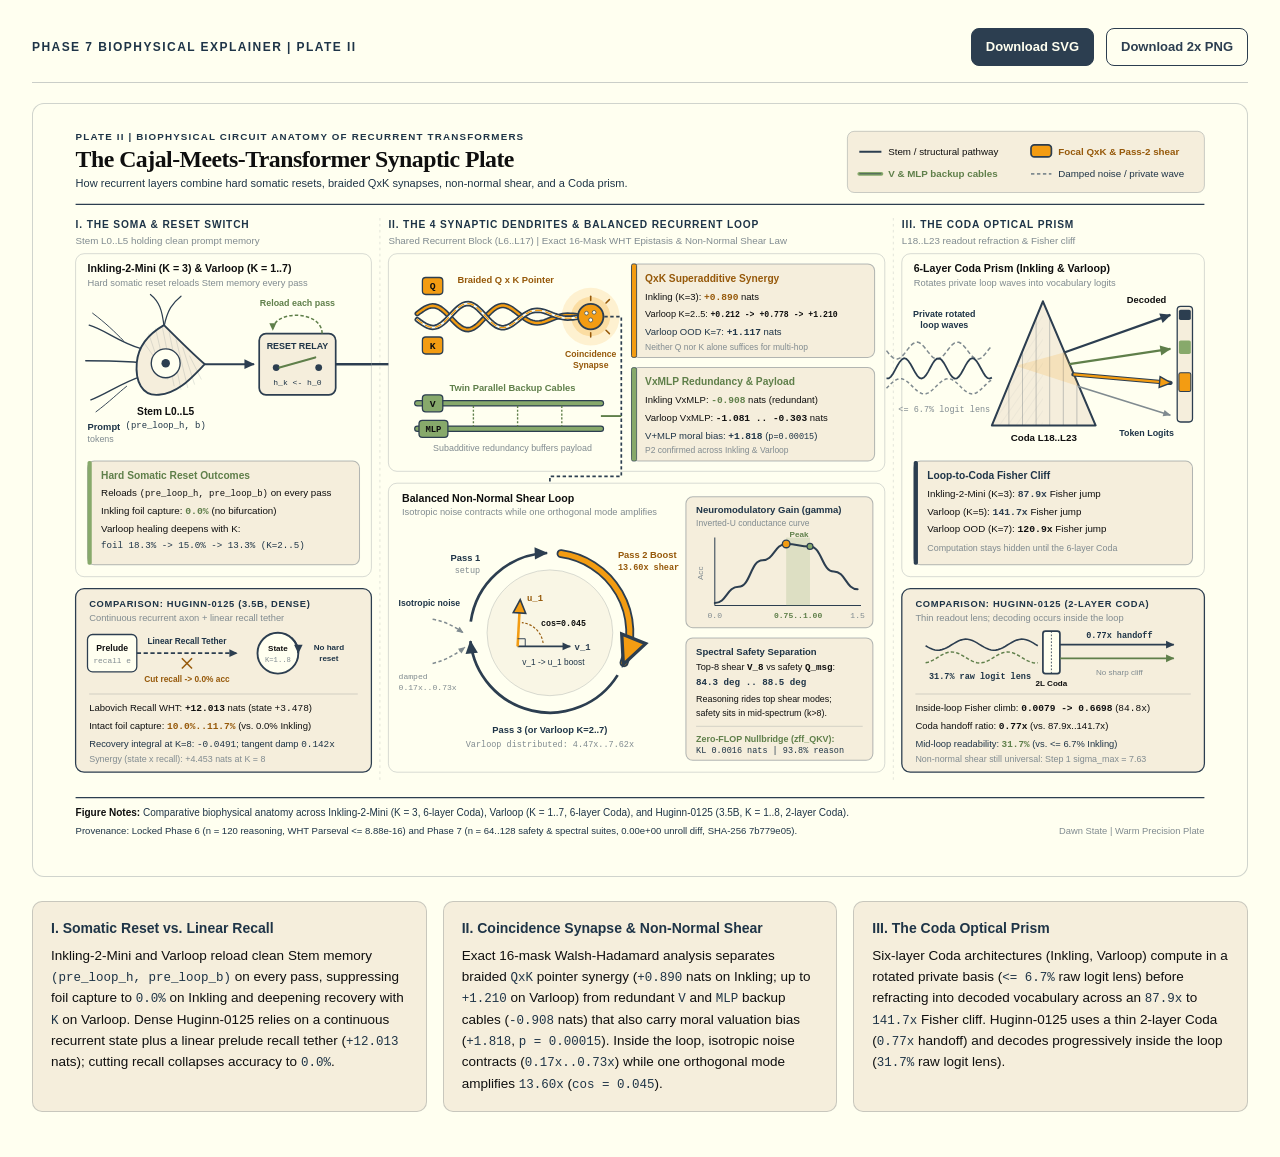
==== figures/phase7_biophysics/explainers/cajal_synaptic_plate.html @ 8b445ecb "Rewrite Part 5 Folio manuscript in Matt West voice and integrate Cajal synaptic plate" ====
<!DOCTYPE html>
<html lang="en">
<head>
  <meta charset="utf-8">
  <meta name="viewport" content="width=device-width, initial-scale=1">
  <title>The Cajal-Meets-Transformer Synaptic Plate</title>
  <style>
    :root {
      --ivory: #FFFFF0;
      --parchment: #F5EEDC;
      --onyx: #0F0F0F;
      --slate-deep: #1E3447;
      --blue-slate: #2C3E50;
      --slate-mist: #808B90;
      --sage: #87A96B;
      --sage-deep: #5F7F4A;
      --orange: #F39C12;
      --copper-deep: #96590A;
    }
    * { box-sizing: border-box; margin: 0; padding: 0; }
    html, body {
      background: var(--ivory);
      color: var(--onyx);
      font-family: Inter, -apple-system, BlinkMacSystemFont, 'Helvetica Neue', Arial, sans-serif;
      line-height: 1.55;
      -webkit-font-smoothing: antialiased;
    }
    .shell {
      max-width: 1464px;
      margin: 0 auto;
      padding: 28px 32px 48px;
    }
    .topbar {
      display: flex;
      flex-wrap: wrap;
      align-items: baseline;
      justify-content: space-between;
      gap: 16px;
      padding-bottom: 16px;
      margin-bottom: 20px;
      border-bottom: 1.5px solid rgba(44, 62, 80, 0.25);
    }
    .kicker {
      font-size: 12px;
      font-weight: 600;
      letter-spacing: 0.12em;
      text-transform: uppercase;
      color: var(--slate-deep);
    }
    .actions {
      display: flex;
      gap: 12px;
      align-items: center;
    }
    .btn {
      display: inline-block;
      padding: 8px 14px;
      border-radius: 8px;
      font-size: 13px;
      font-weight: 600;
      text-decoration: none;
      border: 1.5px solid var(--blue-slate);
      color: var(--blue-slate);
      background: var(--ivory);
      transition: background 150ms ease-out;
    }
    .btn:hover {
      background: var(--parchment);
    }
    .btn-primary {
      background: var(--blue-slate);
      color: var(--ivory);
    }
    .btn-primary:hover {
      background: var(--slate-deep);
    }
    .plate-wrap {
      background: var(--ivory);
      border: 1px solid rgba(44, 62, 80, 0.22);
      border-radius: 12px;
      padding: 12px;
      overflow-x: auto;
    }
    .plate-wrap svg {
      width: 100%;
      min-width: 980px;
      height: auto;
      display: block;
    }
    .notes {
      margin-top: 24px;
      display: grid;
      grid-template-columns: repeat(auto-fit, minmax(300px, 1fr));
      gap: 16px;
    }
    .note-card {
      background: var(--parchment);
      border: 1px solid rgba(44, 62, 80, 0.22);
      border-radius: 10px;
      padding: 16px 18px;
    }
    .note-card h2 {
      font-size: 14px;
      font-weight: 700;
      color: var(--slate-deep);
      margin-bottom: 6px;
    }
    .note-card p {
      font-size: 13.5px;
      color: var(--onyx);
    }
    .note-card code {
      font-family: ui-monospace, SFMono-Regular, Menlo, Consolas, monospace;
      font-size: 12.5px;
      color: var(--slate-deep);
    }
  </style>
</head>
<body>
  <main class="shell">
    <header class="topbar">
      <div>
        <div class="kicker">Phase 7 Biophysical Explainer  |  Plate II</div>
      </div>
      <div class="actions">
        <a class="btn btn-primary" href="cajal_synaptic_plate.svg" download="cajal_synaptic_plate.svg">Download SVG</a>
        <a class="btn" href="cajal_synaptic_plate.png" download="cajal_synaptic_plate.png">Download 2x PNG</a>
      </div>
    </header>

    <section class="plate-wrap" aria-label="The Cajal-Meets-Transformer Synaptic Plate">
      <svg xmlns="http://www.w3.org/2000/svg" viewBox="0 0 1400 880" width="1400" height="880" role="img" aria-labelledby="plate-title plate-desc">
  <title id="plate-title">The Cajal-Meets-Transformer Synaptic Plate</title>
  <desc id="plate-desc">Three-column Dawn State anatomical plate comparing recurrent transformer circuits across Inkling-2-Mini (K=3), Varloop (K=1..7), and Huginn-0125 (3.5B, K=1..8): Column I shows the Stem soma, hard somatic reset relay, and Huginn linear recall tether; Column II shows the braided QxK coincidence-detector synapse, Sage Green V and MLP twin backup cables, balanced non-normal shear loop ring, neuromodulatory gamma inverted-U curve, and orthogonal safety spectral separation; Column III shows private rotated loop waves refracting through the 6-layer Coda optical prism across the Fisher cliff versus Huginn's thin 2-layer Coda.</desc>

  <defs>
    <!-- Crisp arrowheads in Dawn State tokens -->
    <marker id="arrow-slate" viewBox="0 0 10 10" refX="8" refY="5" markerWidth="6.5" markerHeight="6.5" orient="auto-start-reverse">
      <path d="M 1 1.5 L 8.5 5 L 1 8.5 z" fill="#2C3E50"/>
    </marker>
    <marker id="arrow-orange" viewBox="0 0 10 10" refX="8" refY="5" markerWidth="7" markerHeight="7" orient="auto-start-reverse">
      <path d="M 1 1.5 L 8.5 5 L 1 8.5 z" fill="#F39C12" stroke="#2C3E50" stroke-width="0.9"/>
    </marker>
    <marker id="arrow-sage" viewBox="0 0 10 10" refX="8" refY="5" markerWidth="6.5" markerHeight="6.5" orient="auto-start-reverse">
      <path d="M 1 1.5 L 8.5 5 L 1 8.5 z" fill="#5F7F4A"/>
    </marker>
    <marker id="arrow-mist" viewBox="0 0 10 10" refX="8" refY="5" markerWidth="6" markerHeight="6" orient="auto-start-reverse">
      <path d="M 1 1.8 L 8.5 5 L 1 8.2 z" fill="#808B90"/>
    </marker>

    <!-- Subtle Cajal botanical stipple pattern for prism & soma accents -->
    <pattern id="cajal-hatch" width="8" height="8" patternUnits="userSpaceOnUse" patternTransform="rotate(35)">
      <line x1="0" y1="0" x2="0" y2="8" stroke="#2C3E50" stroke-width="0.7" stroke-opacity="0.14"/>
    </pattern>
  </defs>

  <!-- Flat Ivory Canvas Edge-to-Edge -->
  <rect x="0" y="0" width="1400" height="880" fill="#FFFFF0"/>

  <!-- =================================================================== -->
  <!-- TOP EDITORIAL HEADER BAND (y = 0..104)                              -->
  <!-- =================================================================== -->
  <g id="header">
    <text x="36" y="28" fill="#1E3447" font-family="Inter, -apple-system, BlinkMacSystemFont, 'Helvetica Neue', Arial, sans-serif" font-size="11.5" font-weight="600" letter-spacing="1.4">PLATE II  |  BIOPHYSICAL CIRCUIT ANATOMY OF RECURRENT TRANSFORMERS</text>
    <text x="36" y="60" fill="#0F0F0F" font-family="Newsreader, Georgia, 'Times New Roman', serif" font-size="28" font-weight="600" letter-spacing="-0.6">The Cajal-Meets-Transformer Synaptic Plate</text>
    <text x="36" y="84" fill="#1E3447" font-family="Inter, -apple-system, BlinkMacSystemFont, 'Helvetica Neue', Arial, sans-serif" font-size="13" font-weight="400">How recurrent layers combine hard somatic resets, braided QxK synapses, non-normal shear, and a Coda prism.</text>

    <!-- Compact 2x2 Legend (right-aligned, x=944..1364) -->
    <g id="legend" transform="translate(944, 18)">
      <rect x="0" y="0" width="420" height="72" rx="8" fill="#F5EEDC" stroke="#2C3E50" stroke-width="1" stroke-opacity="0.28"/>
      <!-- Row 1 -->
      <line x1="14" y1="24" x2="40" y2="24" stroke="#2C3E50" stroke-width="2.5"/>
      <text x="48" y="28" fill="#0F0F0F" font-family="Inter, -apple-system, BlinkMacSystemFont, 'Helvetica Neue', Arial, sans-serif" font-size="11.5" font-weight="500">Stem / structural pathway</text>

      <rect x="216" y="16" width="24" height="14" rx="4" fill="#F39C12" stroke="#2C3E50" stroke-width="2"/>
      <text x="248" y="28" fill="#96590A" font-family="Inter, -apple-system, BlinkMacSystemFont, 'Helvetica Neue', Arial, sans-serif" font-size="11.5" font-weight="600">Focal QxK &amp; Pass-2 shear</text>

      <!-- Row 2 -->
      <line x1="14" y1="50" x2="40" y2="50" stroke="#87A96B" stroke-width="4.5" stroke-linecap="round"/>
      <line x1="14" y1="50" x2="40" y2="50" stroke="#2C3E50" stroke-width="0.9"/>
      <text x="48" y="54" fill="#5F7F4A" font-family="Inter, -apple-system, BlinkMacSystemFont, 'Helvetica Neue', Arial, sans-serif" font-size="11.5" font-weight="600">V &amp; MLP backup cables</text>

      <line x1="216" y1="50" x2="240" y2="50" stroke="#808B90" stroke-width="2" stroke-dasharray="4 3"/>
      <text x="248" y="54" fill="#1E3447" font-family="Inter, -apple-system, BlinkMacSystemFont, 'Helvetica Neue', Arial, sans-serif" font-size="11.5" font-weight="400">Damped noise / private wave</text>
    </g>

    <line x1="36" y1="104" x2="1364" y2="104" stroke="#2C3E50" stroke-width="1.5"/>
  </g>

  <!-- Subtle Column Dividers (vertical guides between columns) -->
  <line x1="394" y1="120" x2="394" y2="782" stroke="#2C3E50" stroke-width="1" stroke-opacity="0.16" stroke-dasharray="3 4"/>
  <line x1="998" y1="120" x2="998" y2="782" stroke="#2C3E50" stroke-width="1" stroke-opacity="0.16" stroke-dasharray="3 4"/>

  <!-- =================================================================== -->
  <!-- COLUMN I: THE SOMA & RESET SWITCH (x = 36..384)                     -->
  <!-- =================================================================== -->
  <g id="panel-soma">
    <text x="36" y="132" fill="#1E3447" font-family="Inter, -apple-system, BlinkMacSystemFont, 'Helvetica Neue', Arial, sans-serif" font-size="12" font-weight="700" letter-spacing="1.0">I. THE SOMA &amp; RESET SWITCH</text>
    <text x="36" y="150" fill="#808B90" font-family="Inter, -apple-system, BlinkMacSystemFont, 'Helvetica Neue', Arial, sans-serif" font-size="11.5" font-weight="500">Stem L0..L5 holding clean prompt memory</text>

    <!-- Upper Panel Architectural Frame (quiet hairline) -->
    <rect x="36" y="162" width="348" height="380" rx="10" fill="#FFFFF0" stroke="#2C3E50" stroke-width="1" stroke-opacity="0.22"/>

    <!-- Top Path Label -->
    <text x="50" y="184" fill="#0F0F0F" font-family="Inter, -apple-system, BlinkMacSystemFont, 'Helvetica Neue', Arial, sans-serif" font-size="12.5" font-weight="600">Inkling-2-Mini (K = 3) &amp; Varloop (K = 1..7)</text>
    <text x="50" y="200" fill="#808B90" font-family="Inter, -apple-system, BlinkMacSystemFont, 'Helvetica Neue', Arial, sans-serif" font-size="11">Hard somatic reset reloads Stem memory every pass</text>

    <!-- Cajal Pyramidal Soma & Basal/Apical Dendrites -->
    <g id="cajal-soma">
      <!-- Fine Cajal input dendrites branching from left -->
      <path d="M 52 246 C 72 252, 86 266, 114 274" fill="none" stroke="#2C3E50" stroke-width="1.6" stroke-linecap="round"/>
      <path d="M 56 232 C 72 244, 82 254, 92 264" fill="none" stroke="#2C3E50" stroke-width="1.1" stroke-linecap="round"/>
      <path d="M 48 288 C 70 288, 88 288, 110 290" fill="none" stroke="#2C3E50" stroke-width="1.8" stroke-linecap="round"/>
      <path d="M 54 334 C 74 326, 90 314, 114 306" fill="none" stroke="#2C3E50" stroke-width="1.6" stroke-linecap="round"/>
      <path d="M 60 348 C 76 336, 86 326, 96 318" fill="none" stroke="#2C3E50" stroke-width="1.1" stroke-linecap="round"/>
      <!-- Apical dendrite tuft rising upward -->
      <path d="M 140 248 C 138 228, 134 218, 124 210" fill="none" stroke="#2C3E50" stroke-width="1.4" stroke-linecap="round"/>
      <path d="M 140 248 C 144 228, 150 220, 160 212" fill="none" stroke="#2C3E50" stroke-width="1.4" stroke-linecap="round"/>

      <!-- Pyramidal Soma Cell Body (Cajal pen-and-ink silhouette) -->
      <path d="M 140 246 C 156 262, 174 280, 188 292 C 174 306, 158 326, 134 328 C 114 330, 106 312, 108 290 C 110 268, 126 254, 140 246 Z" fill="#F5EEDC" stroke="#2C3E50" stroke-width="2.2" stroke-linejoin="round"/>
      <!-- Subtle engraving hatching inside soma -->
            <line x1="116.0" y1="266.0" x2="130.0" y2="286.0" stroke="#2C3E50" stroke-width="0.7" stroke-opacity="0.22"/>
      <line x1="122.0" y1="256.0" x2="136.0" y2="298.0" stroke="#2C3E50" stroke-width="0.7" stroke-opacity="0.22"/>
      <line x1="130.0" y1="250.0" x2="144.0" y2="310.0" stroke="#2C3E50" stroke-width="0.7" stroke-opacity="0.22"/>
      <line x1="138.0" y1="248.0" x2="152.0" y2="318.0" stroke="#2C3E50" stroke-width="0.7" stroke-opacity="0.22"/>
      <line x1="146.0" y1="254.0" x2="160.0" y2="322.0" stroke="#2C3E50" stroke-width="0.7" stroke-opacity="0.22"/>
      <line x1="154.0" y1="262.0" x2="168.0" y2="320.0" stroke="#2C3E50" stroke-width="0.7" stroke-opacity="0.22"/>
      <line x1="162.0" y1="272.0" x2="176.0" y2="316.0" stroke="#2C3E50" stroke-width="0.7" stroke-opacity="0.22"/>
      <line x1="170.0" y1="282.0" x2="184.0" y2="310.0" stroke="#2C3E50" stroke-width="0.7" stroke-opacity="0.22"/>
      <!-- Nucleus (clean prompt state anchor) -->
      <circle cx="142" cy="291" r="17" fill="#FFFFF0" stroke="#2C3E50" stroke-width="1.6"/>
      <circle cx="142" cy="291" r="5" fill="#2C3E50"/>

      <!-- Soma labels -->
      <text x="50" y="370" fill="#1E3447" font-family="Inter, -apple-system, BlinkMacSystemFont, 'Helvetica Neue', Arial, sans-serif" font-size="11" font-weight="600">Prompt</text>
      <text x="50" y="384" fill="#808B90" font-family="Inter, -apple-system, BlinkMacSystemFont, 'Helvetica Neue', Arial, sans-serif" font-size="10.5">tokens</text>
      <text x="142" y="352" text-anchor="middle" fill="#0F0F0F" font-family="Inter, -apple-system, BlinkMacSystemFont, 'Helvetica Neue', Arial, sans-serif" font-size="12" font-weight="600">Stem L0..L5</text>
      <text x="142" y="367" text-anchor="middle" fill="#1E3447" font-family="ui-monospace, SFMono-Regular, Menlo, Consolas, monospace" font-size="10.5">(pre_loop_h, b)</text>
    </g>

    <!-- Axon hillock to Hard Somatic Reset Relay -->
    <path d="M 188 292 L 246 292" fill="none" stroke="#2C3E50" stroke-width="2.5" marker-end="url(#arrow-slate)"/>

    <!-- Hard Somatic Reset Relay Switch (x=252..342, y=256..328) -->
    <g id="reset-relay">
      <rect x="252" y="256" width="90" height="72" rx="8" fill="#F5EEDC" stroke="#2C3E50" stroke-width="2"/>
      <text x="297" y="274" text-anchor="middle" fill="#1E3447" font-family="Inter, -apple-system, BlinkMacSystemFont, 'Helvetica Neue', Arial, sans-serif" font-size="10.5" font-weight="700">RESET RELAY</text>
      <!-- Switch schematic inside box -->
      <circle cx="272" cy="296" r="4" fill="#2C3E50"/>
      <circle cx="322" cy="296" r="4" fill="#2C3E50"/>
      <line x1="276" y1="296" x2="318" y2="284" stroke="#5F7F4A" stroke-width="2.4" stroke-linecap="round"/>
      <!-- Reset pulse arrow arcing over the top of the switch -->
      <path d="M 326 256 C 326 228, 268 228, 268 252" fill="none" stroke="#5F7F4A" stroke-width="1.8" stroke-dasharray="4 2.5" marker-end="url(#arrow-sage)"/>
      <text x="297" y="224" text-anchor="middle" fill="#5F7F4A" font-family="Inter, -apple-system, BlinkMacSystemFont, 'Helvetica Neue', Arial, sans-serif" font-size="10.5" font-weight="600">Reload each pass</text>
      <text x="297" y="317" text-anchor="middle" fill="#1E3447" font-family="ui-monospace, SFMono-Regular, Menlo, Consolas, monospace" font-size="9.5">h_k &lt;- h_0</text>
    </g>

    <!-- Outgoing Axon from Reset Relay into Column II -->
    <path d="M 342 292 L 384 292" fill="none" stroke="#2C3E50" stroke-width="2.8"/>

    <!-- Empirical Callout Well inside Upper Panel -->
    <rect x="50" y="406" width="320" height="122" rx="8" fill="#F5EEDC" stroke="#2C3E50" stroke-width="1.2" stroke-opacity="0.35"/>
    <rect x="50" y="406" width="5" height="122" rx="2" fill="#87A96B"/>
    <text x="66" y="427" fill="#5F7F4A" font-family="Inter, -apple-system, BlinkMacSystemFont, 'Helvetica Neue', Arial, sans-serif" font-size="12" font-weight="700">Hard Somatic Reset Outcomes</text>
    <text x="66" y="447" fill="#0F0F0F" font-family="Inter, -apple-system, BlinkMacSystemFont, 'Helvetica Neue', Arial, sans-serif" font-size="11.5">Reloads <tspan font-family="ui-monospace, SFMono-Regular, Menlo, Consolas, monospace" font-size="10.5">(pre_loop_h, pre_loop_b)</tspan> on every pass</text>
    <text x="66" y="468" fill="#0F0F0F" font-family="Inter, -apple-system, BlinkMacSystemFont, 'Helvetica Neue', Arial, sans-serif" font-size="11.5">Inkling foil capture: <tspan font-family="ui-monospace, SFMono-Regular, Menlo, Consolas, monospace" font-weight="700" fill="#5F7F4A">0.0%</tspan> (no bifurcation)</text>
    <text x="66" y="489" fill="#0F0F0F" font-family="Inter, -apple-system, BlinkMacSystemFont, 'Helvetica Neue', Arial, sans-serif" font-size="11.5">Varloop healing deepens with K:</text>
    <text x="66" y="508" fill="#1E3447" font-family="ui-monospace, SFMono-Regular, Menlo, Consolas, monospace" font-size="10.8">foil 18.3% -&gt; 15.0% -&gt; 13.3% (K=2..5)</text>

    <!-- Bottom Comparison Inset: Huginn-0125 Continuous Axon & Recall Tether (y = 556..772) -->
    <g id="huginn-soma-inset">
      <rect x="36" y="556" width="348" height="216" rx="10" fill="#F5EEDC" stroke="#2C3E50" stroke-width="1.5"/>
      <text x="52" y="578" fill="#1E3447" font-family="Inter, -apple-system, BlinkMacSystemFont, 'Helvetica Neue', Arial, sans-serif" font-size="11" font-weight="700" letter-spacing="0.8">COMPARISON: HUGINN-0125 (3.5B, DENSE)</text>
      <text x="52" y="594" fill="#808B90" font-family="Inter, -apple-system, BlinkMacSystemFont, 'Helvetica Neue', Arial, sans-serif" font-size="11">Continuous recurrent axon + linear recall tether</text>

      <!-- Mini schematic of Prelude + Tether + Continuous Recurrent Loop -->
      <rect x="50" y="610" width="58" height="44" rx="6" fill="#FFFFF0" stroke="#2C3E50" stroke-width="1.5"/>
      <text x="79" y="629" text-anchor="middle" fill="#0F0F0F" font-family="Inter, -apple-system, BlinkMacSystemFont, 'Helvetica Neue', Arial, sans-serif" font-size="10.2" font-weight="600">Prelude</text>
      <text x="79" y="644" text-anchor="middle" fill="#808B90" font-family="ui-monospace, SFMono-Regular, Menlo, Consolas, monospace" font-size="9.2">recall e</text>

      <!-- Linear Recall Tether with cut mark -->
      <line x1="108" y1="632" x2="226" y2="632" stroke="#2C3E50" stroke-width="2" stroke-dasharray="5 3" marker-end="url(#arrow-slate)"/>
      <text x="167" y="621" text-anchor="middle" fill="#1E3447" font-family="Inter, -apple-system, BlinkMacSystemFont, 'Helvetica Neue', Arial, sans-serif" font-size="9.8" font-weight="600">Linear Recall Tether</text>
      <!-- Cut indicator -->
      <line x1="161" y1="638" x2="173" y2="650" stroke="#96590A" stroke-width="1.8"/>
      <line x1="173" y1="638" x2="161" y2="650" stroke="#96590A" stroke-width="1.8"/>
      <text x="167" y="666" text-anchor="middle" fill="#96590A" font-family="Inter, -apple-system, BlinkMacSystemFont, 'Helvetica Neue', Arial, sans-serif" font-size="9.8" font-weight="600">Cut recall -&gt; 0.0% acc</text>

      <!-- Continuous Recurrent Loop Ring (mini) -->
      <circle cx="274" cy="632" r="24" fill="#FFFFF0" stroke="#2C3E50" stroke-width="2.2"/>
      <path d="M 290 614 A 24 24 0 0 1 298 632" fill="none" stroke="#2C3E50" stroke-width="2.2" marker-end="url(#arrow-slate)"/>
      <text x="274" y="629" text-anchor="middle" fill="#0F0F0F" font-family="Inter, -apple-system, BlinkMacSystemFont, 'Helvetica Neue', Arial, sans-serif" font-size="9.5" font-weight="600">State</text>
      <text x="274" y="642" text-anchor="middle" fill="#808B90" font-family="ui-monospace, SFMono-Regular, Menlo, Consolas, monospace" font-size="8.5">K=1..8</text>
      <text x="334" y="628" text-anchor="middle" fill="#1E3447" font-family="Inter, -apple-system, BlinkMacSystemFont, 'Helvetica Neue', Arial, sans-serif" font-size="9.5" font-weight="600">No hard</text>
      <text x="334" y="641" text-anchor="middle" fill="#1E3447" font-family="Inter, -apple-system, BlinkMacSystemFont, 'Helvetica Neue', Arial, sans-serif" font-size="9.5" font-weight="600">reset</text>

      <!-- Divider -->
      <line x1="52" y1="680" x2="368" y2="680" stroke="#2C3E50" stroke-width="1" stroke-opacity="0.22"/>

      <!-- Quantitative proof lines -->
      <text x="52" y="700" fill="#0F0F0F" font-family="Inter, -apple-system, BlinkMacSystemFont, 'Helvetica Neue', Arial, sans-serif" font-size="11.2">Labovich Recall WHT: <tspan font-family="ui-monospace, SFMono-Regular, Menlo, Consolas, monospace" font-weight="600">+12.013</tspan> nats (state <tspan font-family="ui-monospace, SFMono-Regular, Menlo, Consolas, monospace">+3.478</tspan>)</text>
      <text x="52" y="721" fill="#0F0F0F" font-family="Inter, -apple-system, BlinkMacSystemFont, 'Helvetica Neue', Arial, sans-serif" font-size="11.2">Intact foil capture: <tspan font-family="ui-monospace, SFMono-Regular, Menlo, Consolas, monospace" font-weight="700" fill="#96590A">10.0%..11.7%</tspan> (vs. 0.0% Inkling)</text>
      <text x="52" y="742" fill="#1E3447" font-family="Inter, -apple-system, BlinkMacSystemFont, 'Helvetica Neue', Arial, sans-serif" font-size="11">Recovery integral at K=8: <tspan font-family="ui-monospace, SFMono-Regular, Menlo, Consolas, monospace">-0.0491</tspan>; tangent damp <tspan font-family="ui-monospace, SFMono-Regular, Menlo, Consolas, monospace">0.142x</tspan></text>
      <text x="52" y="760" fill="#808B90" font-family="Inter, -apple-system, BlinkMacSystemFont, 'Helvetica Neue', Arial, sans-serif" font-size="10.5">Synergy (state x recall): +4.453 nats at K = 8</text>
    </g>
  </g>

  <!-- =================================================================== -->
  <!-- COLUMN II: THE 4 SYNAPTIC DENDRITES & RECURRENT LOOP (x = 404..988) -->
  <!-- =================================================================== -->
  <g id="panel-loop">
    <text x="404" y="132" fill="#1E3447" font-family="Inter, -apple-system, BlinkMacSystemFont, 'Helvetica Neue', Arial, sans-serif" font-size="12" font-weight="700" letter-spacing="1.0">II. THE 4 SYNAPTIC DENDRITES &amp; BALANCED RECURRENT LOOP</text>
    <text x="404" y="150" fill="#808B90" font-family="Inter, -apple-system, BlinkMacSystemFont, 'Helvetica Neue', Arial, sans-serif" font-size="11.5" font-weight="500">Shared Recurrent Block (L6..L17)  |  Exact 16-Mask WHT Epistasis &amp; Non-Normal Shear Law</text>

    <!-- Incoming Bridge from Column I into the 4 Dendrites -->
    <path d="M 384 292 L 418 292" fill="none" stroke="#2C3E50" stroke-width="2.8"/>
    <circle cx="418" cy="292" r="4.5" fill="#2C3E50"/>
    <!-- Fork up to Q/K and down to V/MLP -->
    <path d="M 418 292 C 424 292, 424 236, 438 236" fill="none" stroke="#2C3E50" stroke-width="2.2"/>
    <path d="M 418 292 C 424 292, 424 352, 438 352" fill="none" stroke="#2C3E50" stroke-width="2.2"/>

    <!-- UPPER ZONE: 4 SYNAPTIC DENDRITES (y = 162..418) -->
    <rect x="404" y="162" width="584" height="256" rx="10" fill="#FFFFF0" stroke="#2C3E50" stroke-width="1" stroke-opacity="0.22"/>

    <!-- A. Focal QxK Braided Coincidence-Detector Synapse -->
    <g id="qxk-synapse">
      <!-- Subtle flat halo rings (no gradient/shadow) around focal synapse -->
      <circle cx="642" cy="236" r="34" fill="#F39C12" fill-opacity="0.14"/>
      <circle cx="642" cy="236" r="23" fill="#F39C12" fill-opacity="0.24"/>

      <!-- Braided Q and K strands (Blue Slate outline + Golden Orange inner glow) -->
      <path d="M 438.0 232.5 L 441.0 230.2 L 444.0 228.1 L 447.0 226.2 L 450.0 224.7 L 453.0 223.7 L 456.0 223.3 L 459.0 223.6 L 462.0 224.5 L 465.0 226.1 L 468.0 228.3 L 471.0 230.9 L 474.0 234.0 L 477.0 237.2 L 480.0 240.4 L 483.0 243.5 L 486.0 246.2 L 489.0 248.5 L 492.0 250.2 L 495.0 251.1 L 498.0 251.3 L 501.0 250.8 L 504.0 249.5 L 507.0 247.5 L 510.0 245.0 L 513.0 242.0 L 516.0 238.8 L 519.0 235.5 L 522.0 232.4 L 525.0 229.5 L 528.0 227.0 L 531.0 225.0 L 534.0 223.7 L 537.0 223.0 L 540.0 223.0 L 543.0 223.7 L 546.0 224.9 L 549.0 226.6 L 552.0 228.7 L 555.0 231.0 L 558.0 233.4 L 561.0 235.8 L 564.0 238.0 L 567.0 239.9 L 570.0 241.5 L 573.0 242.6 L 576.0 243.2 L 579.0 243.5 L 582.0 243.3 L 585.0 242.7 L 588.0 241.9 L 591.0 240.8 L 594.0 239.6 L 597.0 238.4 L 600.0 237.3 L 603.0 236.3 L 606.0 235.4 L 609.0 234.8 L 612.0 234.4 L 615.0 234.2 L 618.0 234.3 L 621.0 234.5 L 624.0 234.8 L 627.0 235.2 L 630.0 236.0" fill="none" stroke="#2C3E50" stroke-width="6.5" stroke-linecap="round"/>
      <path d="M 438.0 232.5 L 441.0 230.2 L 444.0 228.1 L 447.0 226.2 L 450.0 224.7 L 453.0 223.7 L 456.0 223.3 L 459.0 223.6 L 462.0 224.5 L 465.0 226.1 L 468.0 228.3 L 471.0 230.9 L 474.0 234.0 L 477.0 237.2 L 480.0 240.4 L 483.0 243.5 L 486.0 246.2 L 489.0 248.5 L 492.0 250.2 L 495.0 251.1 L 498.0 251.3 L 501.0 250.8 L 504.0 249.5 L 507.0 247.5 L 510.0 245.0 L 513.0 242.0 L 516.0 238.8 L 519.0 235.5 L 522.0 232.4 L 525.0 229.5 L 528.0 227.0 L 531.0 225.0 L 534.0 223.7 L 537.0 223.0 L 540.0 223.0 L 543.0 223.7 L 546.0 224.9 L 549.0 226.6 L 552.0 228.7 L 555.0 231.0 L 558.0 233.4 L 561.0 235.8 L 564.0 238.0 L 567.0 239.9 L 570.0 241.5 L 573.0 242.6 L 576.0 243.2 L 579.0 243.5 L 582.0 243.3 L 585.0 242.7 L 588.0 241.9 L 591.0 240.8 L 594.0 239.6 L 597.0 238.4 L 600.0 237.3 L 603.0 236.3 L 606.0 235.4 L 609.0 234.8 L 612.0 234.4 L 615.0 234.2 L 618.0 234.3 L 621.0 234.5 L 624.0 234.8 L 627.0 235.2 L 630.0 236.0" fill="none" stroke="#F39C12" stroke-width="2.8" stroke-linecap="round"/>

      <path d="M 438.0 239.5 L 441.0 241.8 L 444.0 243.9 L 447.0 245.8 L 450.0 247.3 L 453.0 248.3 L 456.0 248.7 L 459.0 248.4 L 462.0 247.5 L 465.0 245.9 L 468.0 243.7 L 471.0 241.1 L 474.0 238.0 L 477.0 234.8 L 480.0 231.6 L 483.0 228.5 L 486.0 225.8 L 489.0 223.5 L 492.0 221.8 L 495.0 220.9 L 498.0 220.7 L 501.0 221.2 L 504.0 222.5 L 507.0 224.5 L 510.0 227.0 L 513.0 230.0 L 516.0 233.2 L 519.0 236.5 L 522.0 239.6 L 525.0 242.5 L 528.0 245.0 L 531.0 247.0 L 534.0 248.3 L 537.0 249.0 L 540.0 249.0 L 543.0 248.3 L 546.0 247.1 L 549.0 245.4 L 552.0 243.3 L 555.0 241.0 L 558.0 238.6 L 561.0 236.2 L 564.0 234.0 L 567.0 232.1 L 570.0 230.5 L 573.0 229.4 L 576.0 228.8 L 579.0 228.5 L 582.0 228.7 L 585.0 229.3 L 588.0 230.1 L 591.0 231.2 L 594.0 232.4 L 597.0 233.6 L 600.0 234.7 L 603.0 235.7 L 606.0 236.6 L 609.0 237.2 L 612.0 237.6 L 615.0 237.8 L 618.0 237.7 L 621.0 237.5 L 624.0 237.2 L 627.0 236.8 L 630.0 236.0" fill="none" stroke="#2C3E50" stroke-width="6.5" stroke-linecap="round"/>
      <path d="M 438.0 239.5 L 441.0 241.8 L 444.0 243.9 L 447.0 245.8 L 450.0 247.3 L 453.0 248.3 L 456.0 248.7 L 459.0 248.4 L 462.0 247.5 L 465.0 245.9 L 468.0 243.7 L 471.0 241.1 L 474.0 238.0 L 477.0 234.8 L 480.0 231.6 L 483.0 228.5 L 486.0 225.8 L 489.0 223.5 L 492.0 221.8 L 495.0 220.9 L 498.0 220.7 L 501.0 221.2 L 504.0 222.5 L 507.0 224.5 L 510.0 227.0 L 513.0 230.0 L 516.0 233.2 L 519.0 236.5 L 522.0 239.6 L 525.0 242.5 L 528.0 245.0 L 531.0 247.0 L 534.0 248.3 L 537.0 249.0 L 540.0 249.0 L 543.0 248.3 L 546.0 247.1 L 549.0 245.4 L 552.0 243.3 L 555.0 241.0 L 558.0 238.6 L 561.0 236.2 L 564.0 234.0 L 567.0 232.1 L 570.0 230.5 L 573.0 229.4 L 576.0 228.8 L 579.0 228.5 L 582.0 228.7 L 585.0 229.3 L 588.0 230.1 L 591.0 231.2 L 594.0 232.4 L 597.0 233.6 L 600.0 234.7 L 603.0 235.7 L 606.0 236.6 L 609.0 237.2 L 612.0 237.6 L 615.0 237.8 L 618.0 237.7 L 621.0 237.5 L 624.0 237.2 L 627.0 236.8 L 630.0 236.0" fill="none" stroke="#FFFFF0" stroke-width="2.4" stroke-linecap="round"/>
      <path d="M 438.0 239.5 L 441.0 241.8 L 444.0 243.9 L 447.0 245.8 L 450.0 247.3 L 453.0 248.3 L 456.0 248.7 L 459.0 248.4 L 462.0 247.5 L 465.0 245.9 L 468.0 243.7 L 471.0 241.1 L 474.0 238.0 L 477.0 234.8 L 480.0 231.6 L 483.0 228.5 L 486.0 225.8 L 489.0 223.5 L 492.0 221.8 L 495.0 220.9 L 498.0 220.7 L 501.0 221.2 L 504.0 222.5 L 507.0 224.5 L 510.0 227.0 L 513.0 230.0 L 516.0 233.2 L 519.0 236.5 L 522.0 239.6 L 525.0 242.5 L 528.0 245.0 L 531.0 247.0 L 534.0 248.3 L 537.0 249.0 L 540.0 249.0 L 543.0 248.3 L 546.0 247.1 L 549.0 245.4 L 552.0 243.3 L 555.0 241.0 L 558.0 238.6 L 561.0 236.2 L 564.0 234.0 L 567.0 232.1 L 570.0 230.5 L 573.0 229.4 L 576.0 228.8 L 579.0 228.5 L 582.0 228.7 L 585.0 229.3 L 588.0 230.1 L 591.0 231.2 L 594.0 232.4 L 597.0 233.6 L 600.0 234.7 L 603.0 235.7 L 606.0 236.6 L 609.0 237.2 L 612.0 237.6 L 615.0 237.8 L 618.0 237.7 L 621.0 237.5 L 624.0 237.2 L 627.0 236.8 L 630.0 236.0" fill="none" stroke="#F39C12" stroke-width="1.6" stroke-dasharray="7 5" stroke-linecap="round"/>

      <!-- Strand labels -->
      <rect x="444" y="190" width="24" height="20" rx="4" fill="#F39C12" stroke="#2C3E50" stroke-width="1.5"/>
      <text x="456" y="204" text-anchor="middle" fill="#0F0F0F" font-family="ui-monospace, SFMono-Regular, Menlo, Consolas, monospace" font-size="11.5" font-weight="700">Q</text>

      <rect x="444" y="260" width="24" height="20" rx="4" fill="#F39C12" stroke="#2C3E50" stroke-width="1.5"/>
      <text x="456" y="274" text-anchor="middle" fill="#0F0F0F" font-family="ui-monospace, SFMono-Regular, Menlo, Consolas, monospace" font-size="11.5" font-weight="700">K</text>

      <!-- Coincidence-Detector Synaptic Bouton (Golden Orange + 2px Blue Slate outline) -->
      <circle cx="642" cy="236" r="15" fill="#F39C12" stroke="#2C3E50" stroke-width="2.2"/>
      <!-- Synaptic vesicles inside bouton -->
      <circle cx="637" cy="232" r="2.2" fill="#FFFFF0" stroke="#2C3E50" stroke-width="0.8"/>
      <circle cx="646" cy="231" r="2.2" fill="#FFFFF0" stroke="#2C3E50" stroke-width="0.8"/>
      <circle cx="642" cy="240" r="2.4" fill="#FFFFF0" stroke="#2C3E50" stroke-width="0.8"/>
      <!-- Coincidence spark ticks -->
      <line x1="642" y1="212" x2="642" y2="217" stroke="#96590A" stroke-width="1.8" stroke-linecap="round"/>
      <line x1="642" y1="255" x2="642" y2="260" stroke="#96590A" stroke-width="1.8" stroke-linecap="round"/>
      <line x1="660" y1="220" x2="664" y2="216" stroke="#96590A" stroke-width="1.8" stroke-linecap="round"/>
      <line x1="660" y1="252" x2="664" y2="256" stroke="#96590A" stroke-width="1.8" stroke-linecap="round"/>

      <text x="542" y="196" text-anchor="middle" fill="#96590A" font-family="Inter, -apple-system, BlinkMacSystemFont, 'Helvetica Neue', Arial, sans-serif" font-size="11" font-weight="700">Braided Q x K Pointer</text>
      <text x="642" y="284" text-anchor="middle" fill="#96590A" font-family="Inter, -apple-system, BlinkMacSystemFont, 'Helvetica Neue', Arial, sans-serif" font-size="10.2" font-weight="700">Coincidence</text>
      <text x="642" y="297" text-anchor="middle" fill="#96590A" font-family="Inter, -apple-system, BlinkMacSystemFont, 'Helvetica Neue', Arial, sans-serif" font-size="10.2" font-weight="700">Synapse</text>

      <!-- QxK Quantitative Callout Card (x=690..976, y=174..284) -->
      <rect x="690" y="174" width="286" height="110" rx="8" fill="#F5EEDC" stroke="#2C3E50" stroke-width="1.2" stroke-opacity="0.35"/>
      <rect x="690" y="174" width="6" height="110" rx="2" fill="#F39C12" stroke="#2C3E50" stroke-width="1"/>
      <text x="706" y="195" fill="#96590A" font-family="Inter, -apple-system, BlinkMacSystemFont, 'Helvetica Neue', Arial, sans-serif" font-size="12" font-weight="700">QxK Superadditive Synergy</text>
      <text x="706" y="216" fill="#0F0F0F" font-family="Inter, -apple-system, BlinkMacSystemFont, 'Helvetica Neue', Arial, sans-serif" font-size="11.2">Inkling (K=3): <tspan font-family="ui-monospace, SFMono-Regular, Menlo, Consolas, monospace" font-weight="700" fill="#96590A">+0.890</tspan> nats</text>
      <text x="706" y="237" fill="#0F0F0F" font-family="Inter, -apple-system, BlinkMacSystemFont, 'Helvetica Neue', Arial, sans-serif" font-size="10.8">Varloop K=2..5: <tspan font-family="ui-monospace, SFMono-Regular, Menlo, Consolas, monospace" font-size="9.6" font-weight="600">+0.212 -&gt; +0.778 -&gt; +1.210</tspan></text>
      <text x="706" y="258" fill="#1E3447" font-family="Inter, -apple-system, BlinkMacSystemFont, 'Helvetica Neue', Arial, sans-serif" font-size="11.2">Varloop OOD K=7: <tspan font-family="ui-monospace, SFMono-Regular, Menlo, Consolas, monospace" font-weight="600">+1.117</tspan> nats</text>
      <text x="706" y="275" fill="#808B90" font-family="Inter, -apple-system, BlinkMacSystemFont, 'Helvetica Neue', Arial, sans-serif" font-size="10">Neither Q nor K alone suffices for multi-hop</text>
    </g>

    <!-- B. Sage Green V & MLP Twin Backup Cables -->
    <g id="v-mlp-cables">
      <!-- Parallel V cable (y=338) -->
      <line x1="438" y1="338" x2="654" y2="338" stroke="#2C3E50" stroke-width="7.5" stroke-linecap="round"/>
      <line x1="438" y1="338" x2="654" y2="338" stroke="#87A96B" stroke-width="4.8" stroke-linecap="round"/>
      <!-- Parallel MLP cable (y=368) -->
      <line x1="438" y1="368" x2="654" y2="368" stroke="#2C3E50" stroke-width="7.5" stroke-linecap="round"/>
      <line x1="438" y1="368" x2="654" y2="368" stroke="#87A96B" stroke-width="4.8" stroke-linecap="round"/>

      <!-- Redundant backup cross-ties between V and MLP -->
      <line x1="504" y1="341" x2="504" y2="365" stroke="#5F7F4A" stroke-width="1.6" stroke-dasharray="2.5 2"/>
      <line x1="556" y1="341" x2="556" y2="365" stroke="#5F7F4A" stroke-width="1.6" stroke-dasharray="2.5 2"/>
      <line x1="608" y1="341" x2="608" y2="365" stroke="#5F7F4A" stroke-width="1.6" stroke-dasharray="2.5 2"/>

      <!-- Cable badges -->
      <rect x="444" y="328" width="24" height="20" rx="4" fill="#87A96B" stroke="#2C3E50" stroke-width="1.5"/>
      <text x="456" y="342" text-anchor="middle" fill="#0F0F0F" font-family="ui-monospace, SFMono-Regular, Menlo, Consolas, monospace" font-size="11.5" font-weight="700">V</text>

      <rect x="440" y="358" width="34" height="20" rx="4" fill="#87A96B" stroke="#2C3E50" stroke-width="1.5"/>
      <text x="457" y="372" text-anchor="middle" fill="#0F0F0F" font-family="ui-monospace, SFMono-Regular, Menlo, Consolas, monospace" font-size="10.5" font-weight="700">MLP</text>

      <text x="550" y="324" text-anchor="middle" fill="#5F7F4A" font-family="Inter, -apple-system, BlinkMacSystemFont, 'Helvetica Neue', Arial, sans-serif" font-size="11" font-weight="700">Twin Parallel Backup Cables</text>
      <text x="550" y="394" text-anchor="middle" fill="#808B90" font-family="Inter, -apple-system, BlinkMacSystemFont, 'Helvetica Neue', Arial, sans-serif" font-size="10.5">Subadditive redundancy buffers payload</text>

      <!-- V & MLP Quantitative Callout Card (x=690..976, y=296..406) -->
      <rect x="690" y="296" width="286" height="110" rx="8" fill="#F5EEDC" stroke="#2C3E50" stroke-width="1.2" stroke-opacity="0.35"/>
      <rect x="690" y="296" width="6" height="110" rx="2" fill="#87A96B" stroke="#2C3E50" stroke-width="0.8"/>
      <text x="706" y="317" fill="#5F7F4A" font-family="Inter, -apple-system, BlinkMacSystemFont, 'Helvetica Neue', Arial, sans-serif" font-size="12" font-weight="700">VxMLP Redundancy &amp; Payload</text>
      <text x="706" y="338" fill="#0F0F0F" font-family="Inter, -apple-system, BlinkMacSystemFont, 'Helvetica Neue', Arial, sans-serif" font-size="11.2">Inkling VxMLP: <tspan font-family="ui-monospace, SFMono-Regular, Menlo, Consolas, monospace" font-weight="700" fill="#5F7F4A">-0.908</tspan> nats (redundant)</text>
      <text x="706" y="359" fill="#0F0F0F" font-family="Inter, -apple-system, BlinkMacSystemFont, 'Helvetica Neue', Arial, sans-serif" font-size="11.2">Varloop VxMLP: <tspan font-family="ui-monospace, SFMono-Regular, Menlo, Consolas, monospace" font-weight="600">-1.081 .. -0.303</tspan> nats</text>
      <text x="706" y="380" fill="#1E3447" font-family="Inter, -apple-system, BlinkMacSystemFont, 'Helvetica Neue', Arial, sans-serif" font-size="11.2">V+MLP moral bias: <tspan font-family="ui-monospace, SFMono-Regular, Menlo, Consolas, monospace" font-weight="600">+1.818</tspan> (<tspan font-family="ui-monospace, SFMono-Regular, Menlo, Consolas, monospace" font-size="10">p=0.00015</tspan>)</text>
      <text x="706" y="397" fill="#808B90" font-family="Inter, -apple-system, BlinkMacSystemFont, 'Helvetica Neue', Arial, sans-serif" font-size="10">P2 confirmed across Inkling &amp; Varloop</text>
    </g>

    <!-- Clean orthogonal connector in gutter between Dendrites and Recurrent Loop Ring -->
    <path d="M 658 236 L 678 236 L 678 424 L 594 424 L 594 494" fill="none" stroke="#2C3E50" stroke-width="2" stroke-dasharray="4 3" marker-end="url(#arrow-slate)"/>
    <path d="M 654 353 L 678 353" fill="none" stroke="#5F7F4A" stroke-width="2.2"/>

    <!-- LOWER ZONE: BALANCED NON-NORMAL RECURRENT LOOP RING (y = 432..772) -->
    <rect x="404" y="432" width="584" height="340" rx="10" fill="#FFFFF0" stroke="#2C3E50" stroke-width="1" stroke-opacity="0.22"/>

    <text x="420" y="454" fill="#0F0F0F" font-family="Inter, -apple-system, BlinkMacSystemFont, 'Helvetica Neue', Arial, sans-serif" font-size="12.5" font-weight="600">Balanced Non-Normal Shear Loop</text>
    <text x="420" y="470" fill="#808B90" font-family="Inter, -apple-system, BlinkMacSystemFont, 'Helvetica Neue', Arial, sans-serif" font-size="11">Isotropic noise contracts while one orthogonal mode amplifies</text>

    <!-- Recurrent Loop Ring (centered at lcx=594, lcy=608, lr=94) -->
    <g id="loop-ring">
      <!-- Quiet inner track circle -->
      <circle cx="594" cy="608" r="74" fill="#F5EEDC" fill-opacity="0.55" stroke="#2C3E50" stroke-width="1" stroke-opacity="0.2"/>
      <!-- Base Pass 1 arc (Blue Slate) -->
      <path d="M 500.9 594.9 A 94.0 94.0 0 0 1 590.7 514.1" fill="none" stroke="#2C3E50" stroke-width="3.2" marker-end="url(#arrow-slate)"/>
      <!-- Base Pass 3 arc (Blue Slate) -->
      <path d="M 673.7 657.8 A 94.0 94.0 0 0 1 500.5 617.8" fill="none" stroke="#2C3E50" stroke-width="3.2" marker-end="url(#arrow-slate)"/>

      <!-- FOCAL PASS-2 NON-NORMAL AMPLIFICATION ARC (Golden Orange with 2px Blue Slate outline) -->
      <path d="M 607.1 514.9 A 94.0 94.0 0 0 1 681.2 643.2" fill="none" stroke="#2C3E50" stroke-width="10.5" stroke-linecap="round"/>
      <path d="M 607.1 514.9 A 94.0 94.0 0 0 1 681.2 643.2" fill="none" stroke="#F39C12" stroke-width="6.2" stroke-linecap="round" marker-end="url(#arrow-orange)"/>

      <!-- Pass Labels around ring -->
      <text x="512" y="524" text-anchor="end" fill="#1E3447" font-family="Inter, -apple-system, BlinkMacSystemFont, 'Helvetica Neue', Arial, sans-serif" font-size="11" font-weight="600">Pass 1</text>
      <text x="512" y="538" text-anchor="end" fill="#808B90" font-family="ui-monospace, SFMono-Regular, Menlo, Consolas, monospace" font-size="10">setup</text>

      <text x="674" y="520" text-anchor="start" fill="#96590A" font-family="Inter, -apple-system, BlinkMacSystemFont, 'Helvetica Neue', Arial, sans-serif" font-size="11" font-weight="700">Pass 2 Boost</text>
      <text x="674" y="534" text-anchor="start" fill="#96590A" font-family="ui-monospace, SFMono-Regular, Menlo, Consolas, monospace" font-size="10" font-weight="700">13.60x shear</text>

      <text x="594" y="726" text-anchor="middle" fill="#1E3447" font-family="Inter, -apple-system, BlinkMacSystemFont, 'Helvetica Neue', Arial, sans-serif" font-size="11" font-weight="600">Pass 3 (or Varloop K=2..7)</text>
      <text x="594" y="742" text-anchor="middle" fill="#808B90" font-family="ui-monospace, SFMono-Regular, Menlo, Consolas, monospace" font-size="10">Varloop distributed: 4.47x..7.62x</text>

      <!-- Damped Isotropic Noise Inward Spirals (cleanly left of ring, zero overlap) -->
      <path d="M 456 592 C 472 595, 482 601, 492 608" fill="none" stroke="#808B90" stroke-width="1.8" stroke-dasharray="4 3" marker-end="url(#arrow-mist)"/>
      <path d="M 456 644 C 472 640, 482 634, 494 625" fill="none" stroke="#808B90" stroke-width="1.8" stroke-dasharray="4 3" marker-end="url(#arrow-mist)"/>
      <text x="416" y="576" fill="#1E3447" font-family="Inter, -apple-system, BlinkMacSystemFont, 'Helvetica Neue', Arial, sans-serif" font-size="10.2" font-weight="600">Isotropic noise</text>
      <text x="416" y="662" fill="#808B90" font-family="ui-monospace, SFMono-Regular, Menlo, Consolas, monospace" font-size="9.5">damped</text>
      <text x="416" y="675" fill="#808B90" font-family="ui-monospace, SFMono-Regular, Menlo, Consolas, monospace" font-size="9.5">0.17x..0.73x</text>

      <!-- Orthogonal v_1 -> u_1 Shear Diagram inside Ring Center -->
      <g transform="translate(594, 608)">
        <!-- v_1 horizontal input mode -->
        <line x1="-38" y1="16" x2="24" y2="16" stroke="#2C3E50" stroke-width="2" marker-end="url(#arrow-slate)"/>
        <text x="29" y="20" fill="#2C3E50" font-family="ui-monospace, SFMono-Regular, Menlo, Consolas, monospace" font-size="10.5" font-weight="700">v_1</text>
        <!-- u_1 near-orthogonal output mode (87.4 deg) -->
        <line x1="-38" y1="16" x2="-35" y2="-38" stroke="#F39C12" stroke-width="3" marker-end="url(#arrow-orange)"/>
        <text x="-27" y="-38" fill="#96590A" font-family="ui-monospace, SFMono-Regular, Menlo, Consolas, monospace" font-size="10.5" font-weight="700">u_1</text>
        <!-- Right-angle square marker -->
        <path d="M -29 16 L -29 7 L -38 7" fill="none" stroke="#2C3E50" stroke-width="1.1"/>
        <!-- Shear arc from v_1 to u_1 -->
        <path d="M -8 12 A 28 28 0 0 0 -33 -12" fill="none" stroke="#96590A" stroke-width="1.3" stroke-dasharray="3 2"/>
        <text x="16" y="-8" text-anchor="middle" fill="#0F0F0F" font-family="ui-monospace, SFMono-Regular, Menlo, Consolas, monospace" font-size="9.8" font-weight="700">cos=0.045</text>
        <text x="4" y="38" text-anchor="middle" fill="#1E3447" font-family="Inter, -apple-system, BlinkMacSystemFont, 'Helvetica Neue', Arial, sans-serif" font-size="9.8">v_1 -&gt; u_1 boost</text>
      </g>
    </g>

    <!-- Right Sub-card 1: Neuromodulatory Gamma Inverted-U (x=754..974, y=448..602) -->
    <g id="gamma-inset">
      <rect x="754" y="448" width="220" height="154" rx="8" fill="#F5EEDC" stroke="#2C3E50" stroke-width="1.2" stroke-opacity="0.35"/>
      <text x="766" y="467" fill="#1E3447" font-family="Inter, -apple-system, BlinkMacSystemFont, 'Helvetica Neue', Arial, sans-serif" font-size="11.2" font-weight="700">Neuromodulatory Gain (gamma)</text>
      <text x="766" y="482" fill="#808B90" font-family="Inter, -apple-system, BlinkMacSystemFont, 'Helvetica Neue', Arial, sans-serif" font-size="10">Inverted-U conductance curve</text>

      <!-- Axes -->
      <line x1="788" y1="576" x2="960" y2="576" stroke="#2C3E50" stroke-width="1.2"/>
      <line x1="788" y1="576" x2="788" y2="496" stroke="#2C3E50" stroke-width="1.2"/>
      <!-- Sweet-spot shaded band (0.75..1.00) -->
      <rect x="872.0" y="496" width="28.0" height="80" fill="#87A96B" fill-opacity="0.22"/>
      <!-- Curve -->
      <path d="M 788.0 573.0 C 802.0 573.0, 802.0 553.8, 816.0 553.8 C 830.0 553.8, 830.0 522.7, 844.0 522.7 C 858.0 522.7, 858.0 503.5, 872.0 503.5 C 886.0 503.5, 886.0 506.4, 900.0 506.4 C 914.0 506.4, 914.0 536.0, 928.0 536.0 C 942.0 536.0, 942.0 556.8, 956.0 556.8" fill="none" stroke="#2C3E50" stroke-width="2.4" stroke-linecap="round"/>
      <!-- Peak dot in Golden Orange with Blue Slate outline -->
      <circle cx="872.0" cy="503.5" r="4.5" fill="#F39C12" stroke="#2C3E50" stroke-width="1.6"/>
      <circle cx="900.0" cy="506.4" r="3.5" fill="#87A96B" stroke="#2C3E50" stroke-width="1.4"/>

      <!-- Axis labels -->
      <text x="788" y="591" text-anchor="middle" fill="#808B90" font-family="ui-monospace, SFMono-Regular, Menlo, Consolas, monospace" font-size="9.5">0.0</text>
      <text x="886.0" y="591" text-anchor="middle" fill="#5F7F4A" font-family="ui-monospace, SFMono-Regular, Menlo, Consolas, monospace" font-size="9.5" font-weight="700">0.75..1.00</text>
      <text x="956" y="591" text-anchor="middle" fill="#808B90" font-family="ui-monospace, SFMono-Regular, Menlo, Consolas, monospace" font-size="9.5">1.5</text>
      <text x="774" y="538" text-anchor="middle" fill="#808B90" font-family="Inter, -apple-system, BlinkMacSystemFont, 'Helvetica Neue', Arial, sans-serif" font-size="9.5" transform="rotate(-90 774 538)">Acc</text>
      <text x="876.0" y="495" fill="#5F7F4A" font-family="Inter, -apple-system, BlinkMacSystemFont, 'Helvetica Neue', Arial, sans-serif" font-size="9.5" font-weight="700">Peak</text>
    </g>

    <!-- Right Sub-card 2: Orthogonal Safety Separation (x=754..974, y=614..758) -->
    <g id="safety-separation-inset">
      <rect x="754" y="614" width="220" height="144" rx="8" fill="#F5EEDC" stroke="#2C3E50" stroke-width="1.2" stroke-opacity="0.35"/>
      <text x="766" y="634" fill="#1E3447" font-family="Inter, -apple-system, BlinkMacSystemFont, 'Helvetica Neue', Arial, sans-serif" font-size="11.2" font-weight="700">Spectral Safety Separation</text>
      <text x="766" y="652" fill="#0F0F0F" font-family="Inter, -apple-system, BlinkMacSystemFont, 'Helvetica Neue', Arial, sans-serif" font-size="10.8">Top-8 shear <tspan font-family="ui-monospace, SFMono-Regular, Menlo, Consolas, monospace" font-weight="600">V_8</tspan> vs safety <tspan font-family="ui-monospace, SFMono-Regular, Menlo, Consolas, monospace" font-weight="600">Q_msg</tspan>:</text>
      <text x="766" y="670" fill="#1E3447" font-family="ui-monospace, SFMono-Regular, Menlo, Consolas, monospace" font-size="10.8" font-weight="700">84.3 deg .. 88.5 deg</text>
      <text x="766" y="690" fill="#0F0F0F" font-family="Inter, -apple-system, BlinkMacSystemFont, 'Helvetica Neue', Arial, sans-serif" font-size="10.5">Reasoning rides top shear modes;</text>
      <text x="766" y="706" fill="#0F0F0F" font-family="Inter, -apple-system, BlinkMacSystemFont, 'Helvetica Neue', Arial, sans-serif" font-size="10.5">safety sits in mid-spectrum (k&gt;8).</text>
      <line x1="766" y1="718" x2="962" y2="718" stroke="#2C3E50" stroke-width="0.9" stroke-opacity="0.22"/>
      <text x="766" y="736" fill="#5F7F4A" font-family="Inter, -apple-system, BlinkMacSystemFont, 'Helvetica Neue', Arial, sans-serif" font-size="10.5" font-weight="600">Zero-FLOP Nullbridge (zff_QKV):</text>
      <text x="766" y="750" fill="#1E3447" font-family="ui-monospace, SFMono-Regular, Menlo, Consolas, monospace" font-size="10">KL 0.0016 nats | 93.8% reason</text>
    </g>
  </g>

  <!-- =================================================================== -->
  <!-- COLUMN III: THE CODA OPTICAL PRISM (x = 1008..1364)                 -->
  <!-- =================================================================== -->
  <g id="panel-coda">
    <text x="1008" y="132" fill="#1E3447" font-family="Inter, -apple-system, BlinkMacSystemFont, 'Helvetica Neue', Arial, sans-serif" font-size="12" font-weight="700" letter-spacing="1.0">III. THE CODA OPTICAL PRISM</text>
    <text x="1008" y="150" fill="#808B90" font-family="Inter, -apple-system, BlinkMacSystemFont, 'Helvetica Neue', Arial, sans-serif" font-size="11.5" font-weight="500">L18..L23 readout refraction &amp; Fisher cliff</text>

    <!-- Upper Panel Frame -->
    <rect x="1008" y="162" width="356" height="380" rx="10" fill="#FFFFF0" stroke="#2C3E50" stroke-width="1" stroke-opacity="0.22"/>

    <text x="1022" y="184" fill="#0F0F0F" font-family="Inter, -apple-system, BlinkMacSystemFont, 'Helvetica Neue', Arial, sans-serif" font-size="12.5" font-weight="600">6-Layer Coda Prism (Inkling &amp; Varloop)</text>
    <text x="1022" y="200" fill="#808B90" font-family="Inter, -apple-system, BlinkMacSystemFont, 'Helvetica Neue', Arial, sans-serif" font-size="11">Rotates private loop waves into vocabulary logits</text>

    <!-- Incoming Private Rotated Loop Waves (crossing from Col II into Prism) -->
    <g id="private-waves">
      <path d="M 990.0 276.0 L 992.6 279.3 L 995.2 282.3 L 997.8 284.5 L 1000.3 285.8 L 1002.9 285.9 L 1005.5 284.9 L 1008.1 282.9 L 1010.7 280.1 L 1013.2 276.8 L 1015.8 273.4 L 1018.4 270.3 L 1021.0 267.9 L 1023.6 266.4 L 1026.2 266.0 L 1028.8 266.8 L 1031.3 268.6 L 1033.9 271.2 L 1036.5 274.4 L 1039.1 277.8 L 1041.7 281.0 L 1044.2 283.6 L 1046.8 285.3 L 1049.4 286.0 L 1052.0 285.5 L 1054.6 283.9 L 1057.2 281.4 L 1059.8 278.3 L 1062.3 275.0 L 1064.9 271.7 L 1067.5 268.9 L 1070.1 267.0 L 1072.7 266.1 L 1075.2 266.3 L 1077.8 267.6 L 1080.4 269.9 L 1083.0 272.9 L 1085.6 276.3 L 1088.2 279.6 L 1090.8 282.5 L 1093.3 284.7 L 1095.9 285.8 L 1098.5 285.9 L 1101.1 284.8 L 1103.7 282.7 L 1106.2 279.8 L 1108.8 276.5 L 1111.4 273.2 L 1114.0 270.1" fill="none" stroke="#808B90" stroke-width="1.8" stroke-dasharray="5 3"/>
      <path d="M 990.0 308.8 L 992.6 308.7 L 995.2 306.6 L 997.8 303.0 L 1000.3 298.4 L 1002.9 293.6 L 1005.5 289.3 L 1008.1 286.3 L 1010.7 285.0 L 1013.2 285.7 L 1015.8 288.2 L 1018.4 292.1 L 1021.0 296.8 L 1023.6 301.6 L 1026.2 305.6 L 1028.8 308.2 L 1031.3 309.0 L 1033.9 307.8 L 1036.5 304.9 L 1039.1 300.7 L 1041.7 295.9 L 1044.2 291.3 L 1046.8 287.6 L 1049.4 285.4 L 1052.0 285.1 L 1054.6 286.8 L 1057.2 290.1 L 1059.8 294.5 L 1062.3 299.3 L 1064.9 303.8 L 1067.5 307.1 L 1070.1 308.9 L 1072.7 308.6 L 1075.2 306.5 L 1077.8 302.9 L 1080.4 298.3 L 1083.0 293.4 L 1085.6 289.2 L 1088.2 286.2 L 1090.8 285.0 L 1093.3 285.7 L 1095.9 288.3 L 1098.5 292.3 L 1101.1 297.0 L 1103.7 301.7 L 1106.2 305.7 L 1108.8 308.3 L 1111.4 309.0 L 1114.0 307.8" fill="none" stroke="#2C3E50" stroke-width="2.1"/>
      <path d="M 990.0 320.2 L 992.6 317.6 L 995.2 315.0 L 997.8 312.8 L 1000.3 310.9 L 1002.9 309.6 L 1005.5 309.0 L 1008.1 309.2 L 1010.7 310.1 L 1013.2 311.6 L 1015.8 313.7 L 1018.4 316.1 L 1021.0 318.7 L 1023.6 321.2 L 1026.2 323.4 L 1028.8 325.2 L 1031.3 326.5 L 1033.9 327.0 L 1036.5 326.8 L 1039.1 325.8 L 1041.7 324.2 L 1044.2 322.1 L 1046.8 319.7 L 1049.4 317.1 L 1052.0 314.6 L 1054.6 312.4 L 1057.2 310.6 L 1059.8 309.5 L 1062.3 309.0 L 1064.9 309.3 L 1067.5 310.3 L 1070.1 311.9 L 1072.7 314.1 L 1075.2 316.5 L 1077.8 319.1 L 1080.4 321.6 L 1083.0 323.8 L 1085.6 325.5 L 1088.2 326.6 L 1090.8 327.0 L 1093.3 326.6 L 1095.9 325.6 L 1098.5 323.9 L 1101.1 321.7 L 1103.7 319.2 L 1106.2 316.6 L 1108.8 314.2 L 1111.4 312.0 L 1114.0 310.4" fill="none" stroke="#808B90" stroke-width="1.8" stroke-dasharray="4 3"/>
      <text x="1058" y="236" text-anchor="middle" fill="#1E3447" font-family="Inter, -apple-system, BlinkMacSystemFont, 'Helvetica Neue', Arial, sans-serif" font-size="10.5" font-weight="600">Private rotated</text>
      <text x="1058" y="249" text-anchor="middle" fill="#1E3447" font-family="Inter, -apple-system, BlinkMacSystemFont, 'Helvetica Neue', Arial, sans-serif" font-size="10.5" font-weight="600">loop waves</text>
      <text x="1058" y="348" text-anchor="middle" fill="#808B90" font-family="ui-monospace, SFMono-Regular, Menlo, Consolas, monospace" font-size="10">&lt;= 6.7% logit lens</text>
    </g>

    <!-- The 6-Layer Coda Optical Prism (x=1112..1234, y=218..366) -->
    <g id="coda-prism">
      <!-- Triangular prism body -->
      <polygon points="1114,364 1174,218 1236,364" fill="#F5EEDC" stroke="#2C3E50" stroke-width="2.4" stroke-linejoin="round"/>
      <!-- Subtle Cajal cross-hatch overlay on left facet -->
      <polygon points="1114,364 1174,218 1174,364" fill="url(#cajal-hatch)"/>
      <!-- Internal 6-layer vertical refraction strata (L18..L23) -->
      <line x1="1134" y1="316" x2="1134" y2="364" stroke="#2C3E50" stroke-width="0.9" stroke-opacity="0.35"/>
      <line x1="1150" y1="277" x2="1150" y2="364" stroke="#2C3E50" stroke-width="0.9" stroke-opacity="0.35"/>
      <line x1="1166" y1="238" x2="1166" y2="364" stroke="#2C3E50" stroke-width="0.9" stroke-opacity="0.35"/>
      <line x1="1182" y1="238" x2="1182" y2="364" stroke="#2C3E50" stroke-width="0.9" stroke-opacity="0.35"/>
      <line x1="1198" y1="277" x2="1198" y2="364" stroke="#2C3E50" stroke-width="0.9" stroke-opacity="0.35"/>
      <line x1="1214" y1="316" x2="1214" y2="364" stroke="#2C3E50" stroke-width="0.9" stroke-opacity="0.35"/>

      <!-- Internal refracted ray path inside prism -->
      <polygon points="1142,294 1200,278 1216,318 1142,294" fill="#F39C12" fill-opacity="0.16"/>

      <text x="1175" y="382" text-anchor="middle" fill="#0F0F0F" font-family="Inter, -apple-system, BlinkMacSystemFont, 'Helvetica Neue', Arial, sans-serif" font-size="11.5" font-weight="700">Coda L18..L23</text>
    </g>

    <!-- Sharp Refracted Decoded Language Beams (exiting prism to right) -->
    <g id="decoded-beams">
      <line x1="1200" y1="278" x2="1324" y2="234" stroke="#2C3E50" stroke-width="2.6" marker-end="url(#arrow-slate)"/>
      <line x1="1205" y1="292" x2="1324" y2="274" stroke="#5F7F4A" stroke-width="2.6" marker-end="url(#arrow-sage)"/>
      <!-- Focal decoded target token beam -->
      <line x1="1210" y1="304" x2="1324" y2="314" stroke="#2C3E50" stroke-width="5.2" stroke-linecap="round"/>
      <line x1="1210" y1="304" x2="1324" y2="314" stroke="#F39C12" stroke-width="2.6" marker-end="url(#arrow-orange)"/>
      <line x1="1215" y1="318" x2="1324" y2="352" stroke="#808B90" stroke-width="2.0" marker-end="url(#arrow-mist)"/>

      <!-- Target Vocabulary Column (right edge of prism zone) -->
      <rect x="1332" y="224" width="18" height="136" rx="4" fill="#F5EEDC" stroke="#2C3E50" stroke-width="1.5"/>
      <rect x="1334" y="302" width="14" height="22" rx="2" fill="#F39C12" stroke="#2C3E50" stroke-width="1.2"/>
      <rect x="1334" y="264" width="14" height="16" rx="2" fill="#87A96B"/>
      <rect x="1334" y="228" width="14" height="12" rx="2" fill="#2C3E50"/>

      <text x="1296" y="220" text-anchor="middle" fill="#0F0F0F" font-family="Inter, -apple-system, BlinkMacSystemFont, 'Helvetica Neue', Arial, sans-serif" font-size="11" font-weight="600">Decoded</text>
      <text x="1296" y="376" text-anchor="middle" fill="#1E3447" font-family="Inter, -apple-system, BlinkMacSystemFont, 'Helvetica Neue', Arial, sans-serif" font-size="10.5" font-weight="600">Token Logits</text>
    </g>

    <!-- Fisher Cliff Quantitative Callout Well (y=406..528) -->
    <rect x="1022" y="406" width="328" height="122" rx="8" fill="#F5EEDC" stroke="#2C3E50" stroke-width="1.2" stroke-opacity="0.35"/>
    <rect x="1022" y="406" width="5" height="122" rx="2" fill="#2C3E50"/>
    <text x="1038" y="427" fill="#1E3447" font-family="Inter, -apple-system, BlinkMacSystemFont, 'Helvetica Neue', Arial, sans-serif" font-size="12" font-weight="700">Loop-to-Coda Fisher Cliff</text>
    <text x="1038" y="448" fill="#0F0F0F" font-family="Inter, -apple-system, BlinkMacSystemFont, 'Helvetica Neue', Arial, sans-serif" font-size="11.5">Inkling-2-Mini (K=3): <tspan font-family="ui-monospace, SFMono-Regular, Menlo, Consolas, monospace" font-weight="700" fill="#2C3E50">87.9x</tspan> Fisher jump</text>
    <text x="1038" y="469" fill="#0F0F0F" font-family="Inter, -apple-system, BlinkMacSystemFont, 'Helvetica Neue', Arial, sans-serif" font-size="11.5">Varloop (K=5): <tspan font-family="ui-monospace, SFMono-Regular, Menlo, Consolas, monospace" font-weight="700" fill="#2C3E50">141.7x</tspan> Fisher jump</text>
    <text x="1038" y="490" fill="#0F0F0F" font-family="Inter, -apple-system, BlinkMacSystemFont, 'Helvetica Neue', Arial, sans-serif" font-size="11.5">Varloop OOD (K=7): <tspan font-family="ui-monospace, SFMono-Regular, Menlo, Consolas, monospace" font-weight="600">120.9x</tspan> Fisher jump</text>
    <text x="1038" y="512" fill="#808B90" font-family="Inter, -apple-system, BlinkMacSystemFont, 'Helvetica Neue', Arial, sans-serif" font-size="10.5">Computation stays hidden until the 6-layer Coda</text>

    <!-- Bottom Comparison Inset: Huginn-0125 Thin 2-Layer Coda (y = 556..772) -->
    <g id="huginn-coda-inset">
      <rect x="1008" y="556" width="356" height="216" rx="10" fill="#F5EEDC" stroke="#2C3E50" stroke-width="1.5"/>
      <text x="1024" y="578" fill="#1E3447" font-family="Inter, -apple-system, BlinkMacSystemFont, 'Helvetica Neue', Arial, sans-serif" font-size="11" font-weight="700" letter-spacing="0.8">COMPARISON: HUGINN-0125 (2-LAYER CODA)</text>
      <text x="1024" y="594" fill="#808B90" font-family="Inter, -apple-system, BlinkMacSystemFont, 'Helvetica Neue', Arial, sans-serif" font-size="11">Thin readout lens; decoding occurs inside the loop</text>

      <!-- Mini schematic: waves -> thin 2-layer glass plate -> straight-through logits -->
      <path d="M 1036.0 623.3 L 1038.8 624.9 L 1041.5 626.3 L 1044.2 627.4 L 1047.0 628.2 L 1049.8 628.5 L 1052.5 628.4 L 1055.2 627.8 L 1058.0 626.9 L 1060.8 625.6 L 1063.5 624.1 L 1066.2 622.4 L 1069.0 620.7 L 1071.8 619.1 L 1074.5 617.7 L 1077.2 616.6 L 1080.0 615.8 L 1082.8 615.5 L 1085.5 615.6 L 1088.2 616.2 L 1091.0 617.1 L 1093.8 618.4 L 1096.5 619.9 L 1099.2 621.6 L 1102.0 623.3 L 1104.8 624.9 L 1107.5 626.3 L 1110.2 627.4 L 1113.0 628.2 L 1115.8 628.5 L 1118.5 628.4 L 1121.2 627.8 L 1124.0 626.9 L 1126.8 625.6 L 1129.5 624.1 L 1132.2 622.4 L 1135.0 620.7 L 1137.8 619.1 L 1140.5 617.7 L 1143.2 616.6 L 1146.0 615.8 L 1148.8 615.5 L 1151.5 615.6 L 1154.2 616.2 L 1157.0 617.1 L 1159.8 618.4 L 1162.5 619.9 L 1165.2 621.6 L 1168.0 623.3" fill="none" stroke="#2C3E50" stroke-width="1.9"/>
      <path d="M 1036.0 643.3 L 1038.8 642.7 L 1041.5 641.7 L 1044.2 640.4 L 1047.0 638.9 L 1049.8 637.2 L 1052.5 635.5 L 1055.2 633.9 L 1058.0 632.6 L 1060.8 631.5 L 1063.5 630.8 L 1066.2 630.5 L 1069.0 630.7 L 1071.8 631.3 L 1074.5 632.3 L 1077.2 633.6 L 1080.0 635.1 L 1082.8 636.8 L 1085.5 638.5 L 1088.2 640.1 L 1091.0 641.4 L 1093.8 642.5 L 1096.5 643.2 L 1099.2 643.5 L 1102.0 643.3 L 1104.8 642.7 L 1107.5 641.7 L 1110.2 640.4 L 1113.0 638.9 L 1115.8 637.2 L 1118.5 635.5 L 1121.2 633.9 L 1124.0 632.6 L 1126.8 631.5 L 1129.5 630.8 L 1132.2 630.5 L 1135.0 630.7 L 1137.8 631.3 L 1140.5 632.3 L 1143.2 633.6 L 1146.0 635.1 L 1148.8 636.8 L 1151.5 638.5 L 1154.2 640.1 L 1157.0 641.4 L 1159.8 642.5 L 1162.5 643.2 L 1165.2 643.5 L 1168.0 643.3" fill="none" stroke="#5F7F4A" stroke-width="1.7" stroke-dasharray="4 2.5"/>
      <text x="1100" y="662" text-anchor="middle" fill="#1E3447" font-family="ui-monospace, SFMono-Regular, Menlo, Consolas, monospace" font-size="10" font-weight="600">31.7% raw logit lens</text>

      <!-- Thin 2-layer Coda glass slab -->
      <rect x="1174" y="606" width="20" height="50" rx="3" fill="#FFFFF0" stroke="#2C3E50" stroke-width="2"/>
      <line x1="1184" y1="606" x2="1184" y2="656" stroke="#2C3E50" stroke-width="1" stroke-dasharray="2 2"/>
      <text x="1184" y="671" text-anchor="middle" fill="#0F0F0F" font-family="Inter, -apple-system, BlinkMacSystemFont, 'Helvetica Neue', Arial, sans-serif" font-size="9.5" font-weight="700">2L Coda</text>

      <!-- Straight-through handoff arrows -->
      <line x1="1194" y1="622" x2="1328" y2="622" stroke="#2C3E50" stroke-width="2" marker-end="url(#arrow-slate)"/>
      <line x1="1194" y1="638" x2="1328" y2="638" stroke="#5F7F4A" stroke-width="2" marker-end="url(#arrow-sage)"/>
      <text x="1264" y="614" text-anchor="middle" fill="#1E3447" font-family="ui-monospace, SFMono-Regular, Menlo, Consolas, monospace" font-size="10" font-weight="600">0.77x handoff</text>
      <text x="1264" y="658" text-anchor="middle" fill="#808B90" font-family="Inter, -apple-system, BlinkMacSystemFont, 'Helvetica Neue', Arial, sans-serif" font-size="9.5">No sharp cliff</text>

      <!-- Divider -->
      <line x1="1024" y1="680" x2="1348" y2="680" stroke="#2C3E50" stroke-width="1" stroke-opacity="0.22"/>

      <!-- Quantitative proof lines -->
      <text x="1024" y="700" fill="#0F0F0F" font-family="Inter, -apple-system, BlinkMacSystemFont, 'Helvetica Neue', Arial, sans-serif" font-size="11.2">Inside-loop Fisher climb: <tspan font-family="ui-monospace, SFMono-Regular, Menlo, Consolas, monospace" font-weight="600">0.0079 -&gt; 0.6698</tspan> (<tspan font-family="ui-monospace, SFMono-Regular, Menlo, Consolas, monospace">84.8x</tspan>)</text>
      <text x="1024" y="721" fill="#0F0F0F" font-family="Inter, -apple-system, BlinkMacSystemFont, 'Helvetica Neue', Arial, sans-serif" font-size="11.2">Coda handoff ratio: <tspan font-family="ui-monospace, SFMono-Regular, Menlo, Consolas, monospace" font-weight="700">0.77x</tspan> (vs. 87.9x..141.7x)</text>
      <text x="1024" y="742" fill="#1E3447" font-family="Inter, -apple-system, BlinkMacSystemFont, 'Helvetica Neue', Arial, sans-serif" font-size="11">Mid-loop readability: <tspan font-family="ui-monospace, SFMono-Regular, Menlo, Consolas, monospace" font-weight="700" fill="#5F7F4A">31.7%</tspan> (vs. &lt;= 6.7% Inkling)</text>
      <text x="1024" y="760" fill="#808B90" font-family="Inter, -apple-system, BlinkMacSystemFont, 'Helvetica Neue', Arial, sans-serif" font-size="10.5">Non-normal shear still universal: Step 1 sigma_max = 7.63</text>
    </g>
  </g>

  <!-- =================================================================== -->
  <!-- FOOTER CAPTION & PROVENANCE STRIP (y = 800..872)                    -->
  <!-- =================================================================== -->
  <g id="footer">
    <line x1="36" y1="802" x2="1364" y2="802" stroke="#2C3E50" stroke-width="1.5"/>
    <text x="36" y="824" fill="#0F0F0F" font-family="Inter, -apple-system, BlinkMacSystemFont, 'Helvetica Neue', Arial, sans-serif" font-size="11.8" font-weight="600">Figure Notes: <tspan font-weight="400" fill="#1E3447">Comparative biophysical anatomy across Inkling-2-Mini (K = 3, 6-layer Coda), Varloop (K = 1..7, 6-layer Coda), and Huginn-0125 (3.5B, K = 1..8, 2-layer Coda).</tspan></text>
    <text x="36" y="845" fill="#1E3447" font-family="Inter, -apple-system, BlinkMacSystemFont, 'Helvetica Neue', Arial, sans-serif" font-size="11.2">Provenance: Locked Phase 6 (n = 120 reasoning, WHT Parseval &lt;= 8.88e-16) and Phase 7 (n = 64..128 safety &amp; spectral suites, 0.00e+00 unroll diff, SHA-256 7b779e05).</text>
    <text x="1364" y="845" text-anchor="end" fill="#808B90" font-family="Inter, -apple-system, BlinkMacSystemFont, 'Helvetica Neue', Arial, sans-serif" font-size="11" font-weight="500">Dawn State  |  Warm Precision Plate</text>
  </g>
</svg>

    </section>

    <section class="notes" aria-label="Reading guide">
      <article class="note-card">
        <h2>I. Somatic Reset vs. Linear Recall</h2>
        <p>Inkling-2-Mini and Varloop reload clean Stem memory <code>(pre_loop_h, pre_loop_b)</code> on every pass, suppressing foil capture to <code>0.0%</code> on Inkling and deepening recovery with <code>K</code> on Varloop. Dense Huginn-0125 relies on a continuous recurrent state plus a linear prelude recall tether (<code>+12.013</code> nats); cutting recall collapses accuracy to <code>0.0%</code>.</p>
      </article>
      <article class="note-card">
        <h2>II. Coincidence Synapse &amp; Non-Normal Shear</h2>
        <p>Exact 16-mask Walsh-Hadamard analysis separates braided <code>QxK</code> pointer synergy (<code>+0.890</code> nats on Inkling; up to <code>+1.210</code> on Varloop) from redundant <code>V</code> and <code>MLP</code> backup cables (<code>-0.908</code> nats) that also carry moral valuation bias (<code>+1.818</code>, <code>p = 0.00015</code>). Inside the loop, isotropic noise contracts (<code>0.17x..0.73x</code>) while one orthogonal mode amplifies <code>13.60x</code> (<code>cos = 0.045</code>).</p>
      </article>
      <article class="note-card">
        <h2>III. The Coda Optical Prism</h2>
        <p>Six-layer Coda architectures (Inkling, Varloop) compute in a rotated private basis (<code>&lt;= 6.7%</code> raw logit lens) before refracting into decoded vocabulary across an <code>87.9x</code> to <code>141.7x</code> Fisher cliff. Huginn-0125 uses a thin 2-layer Coda (<code>0.77x</code> handoff) and decodes progressively inside the loop (<code>31.7%</code> raw logit lens).</p>
      </article>
    </section>
  </main>
</body>
</html>
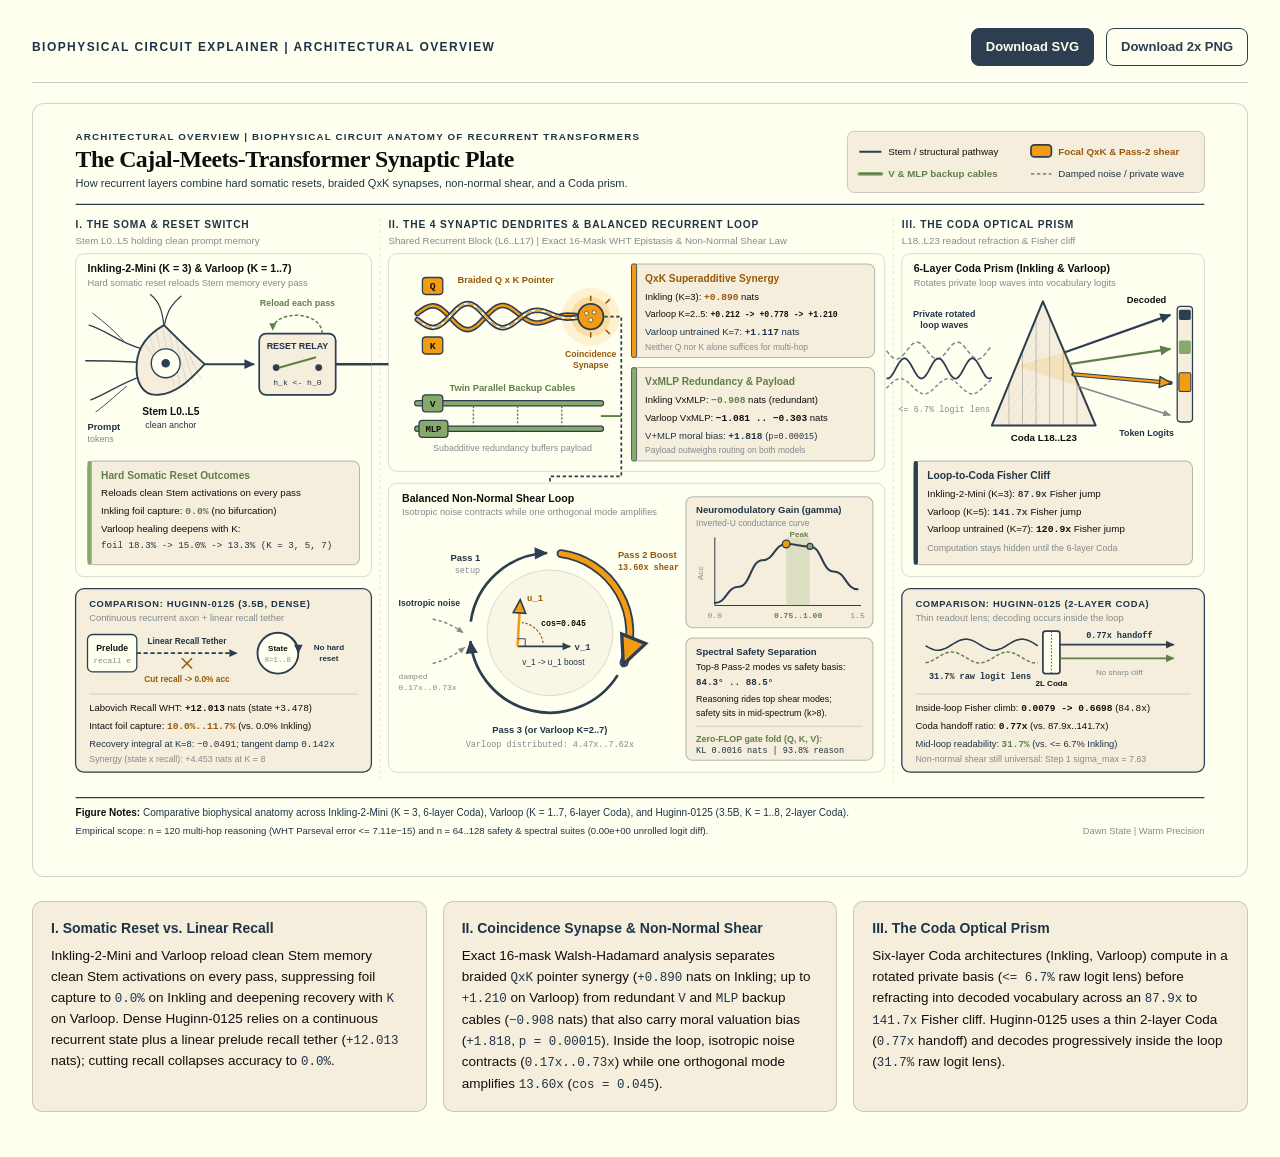
==== commit aba546ad: "Fix 5-surface Folio links, equation and source formatting, and Cajal plate audit items" ====
--- a/figures/phase7_biophysics/explainers/cajal_synaptic_plate.html
+++ b/figures/phase7_biophysics/explainers/cajal_synaptic_plate.html
@@ -120,7 +120,7 @@
   <main class="shell">
     <header class="topbar">
       <div>
-        <div class="kicker">Phase 7 Biophysical Explainer  |  Plate II</div>
+        <div class="kicker">Biophysical Circuit Explainer  |  Architectural Overview</div>
       </div>
       <div class="actions">
         <a class="btn btn-primary" href="cajal_synaptic_plate.svg" download="cajal_synaptic_plate.svg">Download SVG</a>
@@ -161,7 +161,7 @@
   <!-- TOP EDITORIAL HEADER BAND (y = 0..104)                              -->
   <!-- =================================================================== -->
   <g id="header">
-    <text x="36" y="28" fill="#1E3447" font-family="Inter, -apple-system, BlinkMacSystemFont, 'Helvetica Neue', Arial, sans-serif" font-size="11.5" font-weight="600" letter-spacing="1.4">PLATE II  |  BIOPHYSICAL CIRCUIT ANATOMY OF RECURRENT TRANSFORMERS</text>
+    <text x="36" y="28" fill="#1E3447" font-family="Inter, -apple-system, BlinkMacSystemFont, 'Helvetica Neue', Arial, sans-serif" font-size="11.5" font-weight="600" letter-spacing="1.4">ARCHITECTURAL OVERVIEW  |  BIOPHYSICAL CIRCUIT ANATOMY OF RECURRENT TRANSFORMERS</text>
     <text x="36" y="60" fill="#0F0F0F" font-family="Newsreader, Georgia, 'Times New Roman', serif" font-size="28" font-weight="600" letter-spacing="-0.6">The Cajal-Meets-Transformer Synaptic Plate</text>
     <text x="36" y="84" fill="#1E3447" font-family="Inter, -apple-system, BlinkMacSystemFont, 'Helvetica Neue', Arial, sans-serif" font-size="13" font-weight="400">How recurrent layers combine hard somatic resets, braided QxK synapses, non-normal shear, and a Coda prism.</text>
 
@@ -235,8 +235,8 @@
       <!-- Soma labels -->
       <text x="50" y="370" fill="#1E3447" font-family="Inter, -apple-system, BlinkMacSystemFont, 'Helvetica Neue', Arial, sans-serif" font-size="11" font-weight="600">Prompt</text>
       <text x="50" y="384" fill="#808B90" font-family="Inter, -apple-system, BlinkMacSystemFont, 'Helvetica Neue', Arial, sans-serif" font-size="10.5">tokens</text>
-      <text x="142" y="352" text-anchor="middle" fill="#0F0F0F" font-family="Inter, -apple-system, BlinkMacSystemFont, 'Helvetica Neue', Arial, sans-serif" font-size="12" font-weight="600">Stem L0..L5</text>
-      <text x="142" y="367" text-anchor="middle" fill="#1E3447" font-family="ui-monospace, SFMono-Regular, Menlo, Consolas, monospace" font-size="10.5">(pre_loop_h, b)</text>
+      <text x="148" y="352" text-anchor="middle" fill="#0F0F0F" font-family="Inter, -apple-system, BlinkMacSystemFont, 'Helvetica Neue', Arial, sans-serif" font-size="12" font-weight="600">Stem L0..L5</text>
+      <text x="148" y="367" text-anchor="middle" fill="#1E3447" font-family="Inter, -apple-system, BlinkMacSystemFont, 'Helvetica Neue', Arial, sans-serif" font-size="10.5">clean anchor</text>
     </g>
 
     <!-- Axon hillock to Hard Somatic Reset Relay -->
@@ -263,10 +263,10 @@
     <rect x="50" y="406" width="320" height="122" rx="8" fill="#F5EEDC" stroke="#2C3E50" stroke-width="1.2" stroke-opacity="0.35"/>
     <rect x="50" y="406" width="5" height="122" rx="2" fill="#87A96B"/>
     <text x="66" y="427" fill="#5F7F4A" font-family="Inter, -apple-system, BlinkMacSystemFont, 'Helvetica Neue', Arial, sans-serif" font-size="12" font-weight="700">Hard Somatic Reset Outcomes</text>
-    <text x="66" y="447" fill="#0F0F0F" font-family="Inter, -apple-system, BlinkMacSystemFont, 'Helvetica Neue', Arial, sans-serif" font-size="11.5">Reloads <tspan font-family="ui-monospace, SFMono-Regular, Menlo, Consolas, monospace" font-size="10.5">(pre_loop_h, pre_loop_b)</tspan> on every pass</text>
+    <text x="66" y="447" fill="#0F0F0F" font-family="Inter, -apple-system, BlinkMacSystemFont, 'Helvetica Neue', Arial, sans-serif" font-size="11.5">Reloads clean Stem activations on every pass</text>
     <text x="66" y="468" fill="#0F0F0F" font-family="Inter, -apple-system, BlinkMacSystemFont, 'Helvetica Neue', Arial, sans-serif" font-size="11.5">Inkling foil capture: <tspan font-family="ui-monospace, SFMono-Regular, Menlo, Consolas, monospace" font-weight="700" fill="#5F7F4A">0.0%</tspan> (no bifurcation)</text>
     <text x="66" y="489" fill="#0F0F0F" font-family="Inter, -apple-system, BlinkMacSystemFont, 'Helvetica Neue', Arial, sans-serif" font-size="11.5">Varloop healing deepens with K:</text>
-    <text x="66" y="508" fill="#1E3447" font-family="ui-monospace, SFMono-Regular, Menlo, Consolas, monospace" font-size="10.8">foil 18.3% -&gt; 15.0% -&gt; 13.3% (K=2..5)</text>
+    <text x="66" y="508" fill="#1E3447" font-family="ui-monospace, SFMono-Regular, Menlo, Consolas, monospace" font-size="10.8">foil 18.3% -&gt; 15.0% -&gt; 13.3% (K = 3, 5, 7)</text>
 
     <!-- Bottom Comparison Inset: Huginn-0125 Continuous Axon & Recall Tether (y = 556..772) -->
     <g id="huginn-soma-inset">
@@ -301,7 +301,7 @@
       <!-- Quantitative proof lines -->
       <text x="52" y="700" fill="#0F0F0F" font-family="Inter, -apple-system, BlinkMacSystemFont, 'Helvetica Neue', Arial, sans-serif" font-size="11.2">Labovich Recall WHT: <tspan font-family="ui-monospace, SFMono-Regular, Menlo, Consolas, monospace" font-weight="600">+12.013</tspan> nats (state <tspan font-family="ui-monospace, SFMono-Regular, Menlo, Consolas, monospace">+3.478</tspan>)</text>
       <text x="52" y="721" fill="#0F0F0F" font-family="Inter, -apple-system, BlinkMacSystemFont, 'Helvetica Neue', Arial, sans-serif" font-size="11.2">Intact foil capture: <tspan font-family="ui-monospace, SFMono-Regular, Menlo, Consolas, monospace" font-weight="700" fill="#96590A">10.0%..11.7%</tspan> (vs. 0.0% Inkling)</text>
-      <text x="52" y="742" fill="#1E3447" font-family="Inter, -apple-system, BlinkMacSystemFont, 'Helvetica Neue', Arial, sans-serif" font-size="11">Recovery integral at K=8: <tspan font-family="ui-monospace, SFMono-Regular, Menlo, Consolas, monospace">-0.0491</tspan>; tangent damp <tspan font-family="ui-monospace, SFMono-Regular, Menlo, Consolas, monospace">0.142x</tspan></text>
+      <text x="52" y="742" fill="#1E3447" font-family="Inter, -apple-system, BlinkMacSystemFont, 'Helvetica Neue', Arial, sans-serif" font-size="11">Recovery integral at K=8: <tspan font-family="ui-monospace, SFMono-Regular, Menlo, Consolas, monospace">−0.0491</tspan>; tangent damp <tspan font-family="ui-monospace, SFMono-Regular, Menlo, Consolas, monospace">0.142x</tspan></text>
       <text x="52" y="760" fill="#808B90" font-family="Inter, -apple-system, BlinkMacSystemFont, 'Helvetica Neue', Arial, sans-serif" font-size="10.5">Synergy (state x recall): +4.453 nats at K = 8</text>
     </g>
   </g>
@@ -366,7 +366,7 @@
       <text x="706" y="195" fill="#96590A" font-family="Inter, -apple-system, BlinkMacSystemFont, 'Helvetica Neue', Arial, sans-serif" font-size="12" font-weight="700">QxK Superadditive Synergy</text>
       <text x="706" y="216" fill="#0F0F0F" font-family="Inter, -apple-system, BlinkMacSystemFont, 'Helvetica Neue', Arial, sans-serif" font-size="11.2">Inkling (K=3): <tspan font-family="ui-monospace, SFMono-Regular, Menlo, Consolas, monospace" font-weight="700" fill="#96590A">+0.890</tspan> nats</text>
       <text x="706" y="237" fill="#0F0F0F" font-family="Inter, -apple-system, BlinkMacSystemFont, 'Helvetica Neue', Arial, sans-serif" font-size="10.8">Varloop K=2..5: <tspan font-family="ui-monospace, SFMono-Regular, Menlo, Consolas, monospace" font-size="9.6" font-weight="600">+0.212 -&gt; +0.778 -&gt; +1.210</tspan></text>
-      <text x="706" y="258" fill="#1E3447" font-family="Inter, -apple-system, BlinkMacSystemFont, 'Helvetica Neue', Arial, sans-serif" font-size="11.2">Varloop OOD K=7: <tspan font-family="ui-monospace, SFMono-Regular, Menlo, Consolas, monospace" font-weight="600">+1.117</tspan> nats</text>
+      <text x="706" y="258" fill="#1E3447" font-family="Inter, -apple-system, BlinkMacSystemFont, 'Helvetica Neue', Arial, sans-serif" font-size="11.2">Varloop untrained K=7: <tspan font-family="ui-monospace, SFMono-Regular, Menlo, Consolas, monospace" font-weight="600">+1.117</tspan> nats</text>
       <text x="706" y="275" fill="#808B90" font-family="Inter, -apple-system, BlinkMacSystemFont, 'Helvetica Neue', Arial, sans-serif" font-size="10">Neither Q nor K alone suffices for multi-hop</text>
     </g>
 
@@ -398,10 +398,10 @@
       <rect x="690" y="296" width="286" height="110" rx="8" fill="#F5EEDC" stroke="#2C3E50" stroke-width="1.2" stroke-opacity="0.35"/>
       <rect x="690" y="296" width="6" height="110" rx="2" fill="#87A96B" stroke="#2C3E50" stroke-width="0.8"/>
       <text x="706" y="317" fill="#5F7F4A" font-family="Inter, -apple-system, BlinkMacSystemFont, 'Helvetica Neue', Arial, sans-serif" font-size="12" font-weight="700">VxMLP Redundancy &amp; Payload</text>
-      <text x="706" y="338" fill="#0F0F0F" font-family="Inter, -apple-system, BlinkMacSystemFont, 'Helvetica Neue', Arial, sans-serif" font-size="11.2">Inkling VxMLP: <tspan font-family="ui-monospace, SFMono-Regular, Menlo, Consolas, monospace" font-weight="700" fill="#5F7F4A">-0.908</tspan> nats (redundant)</text>
-      <text x="706" y="359" fill="#0F0F0F" font-family="Inter, -apple-system, BlinkMacSystemFont, 'Helvetica Neue', Arial, sans-serif" font-size="11.2">Varloop VxMLP: <tspan font-family="ui-monospace, SFMono-Regular, Menlo, Consolas, monospace" font-weight="600">-1.081 .. -0.303</tspan> nats</text>
+      <text x="706" y="338" fill="#0F0F0F" font-family="Inter, -apple-system, BlinkMacSystemFont, 'Helvetica Neue', Arial, sans-serif" font-size="11.2">Inkling VxMLP: <tspan font-family="ui-monospace, SFMono-Regular, Menlo, Consolas, monospace" font-weight="700" fill="#5F7F4A">−0.908</tspan> nats (redundant)</text>
+      <text x="706" y="359" fill="#0F0F0F" font-family="Inter, -apple-system, BlinkMacSystemFont, 'Helvetica Neue', Arial, sans-serif" font-size="11.2">Varloop VxMLP: <tspan font-family="ui-monospace, SFMono-Regular, Menlo, Consolas, monospace" font-weight="600">−1.081 .. −0.303</tspan> nats</text>
       <text x="706" y="380" fill="#1E3447" font-family="Inter, -apple-system, BlinkMacSystemFont, 'Helvetica Neue', Arial, sans-serif" font-size="11.2">V+MLP moral bias: <tspan font-family="ui-monospace, SFMono-Regular, Menlo, Consolas, monospace" font-weight="600">+1.818</tspan> (<tspan font-family="ui-monospace, SFMono-Regular, Menlo, Consolas, monospace" font-size="10">p=0.00015</tspan>)</text>
-      <text x="706" y="397" fill="#808B90" font-family="Inter, -apple-system, BlinkMacSystemFont, 'Helvetica Neue', Arial, sans-serif" font-size="10">P2 confirmed across Inkling &amp; Varloop</text>
+      <text x="706" y="397" fill="#808B90" font-family="Inter, -apple-system, BlinkMacSystemFont, 'Helvetica Neue', Arial, sans-serif" font-size="10">Payload outweighs routing on both models</text>
     </g>
 
     <!-- Clean orthogonal connector in gutter between Dendrites and Recurrent Loop Ring -->
@@ -490,12 +490,12 @@
     <g id="safety-separation-inset">
       <rect x="754" y="614" width="220" height="144" rx="8" fill="#F5EEDC" stroke="#2C3E50" stroke-width="1.2" stroke-opacity="0.35"/>
       <text x="766" y="634" fill="#1E3447" font-family="Inter, -apple-system, BlinkMacSystemFont, 'Helvetica Neue', Arial, sans-serif" font-size="11.2" font-weight="700">Spectral Safety Separation</text>
-      <text x="766" y="652" fill="#0F0F0F" font-family="Inter, -apple-system, BlinkMacSystemFont, 'Helvetica Neue', Arial, sans-serif" font-size="10.8">Top-8 shear <tspan font-family="ui-monospace, SFMono-Regular, Menlo, Consolas, monospace" font-weight="600">V_8</tspan> vs safety <tspan font-family="ui-monospace, SFMono-Regular, Menlo, Consolas, monospace" font-weight="600">Q_msg</tspan>:</text>
-      <text x="766" y="670" fill="#1E3447" font-family="ui-monospace, SFMono-Regular, Menlo, Consolas, monospace" font-size="10.8" font-weight="700">84.3 deg .. 88.5 deg</text>
+      <text x="766" y="652" fill="#0F0F0F" font-family="Inter, -apple-system, BlinkMacSystemFont, 'Helvetica Neue', Arial, sans-serif" font-size="10.8">Top-8 Pass-2 modes vs safety basis:</text>
+      <text x="766" y="670" fill="#1E3447" font-family="ui-monospace, SFMono-Regular, Menlo, Consolas, monospace" font-size="10.8" font-weight="700">84.3° .. 88.5°</text>
       <text x="766" y="690" fill="#0F0F0F" font-family="Inter, -apple-system, BlinkMacSystemFont, 'Helvetica Neue', Arial, sans-serif" font-size="10.5">Reasoning rides top shear modes;</text>
       <text x="766" y="706" fill="#0F0F0F" font-family="Inter, -apple-system, BlinkMacSystemFont, 'Helvetica Neue', Arial, sans-serif" font-size="10.5">safety sits in mid-spectrum (k&gt;8).</text>
       <line x1="766" y1="718" x2="962" y2="718" stroke="#2C3E50" stroke-width="0.9" stroke-opacity="0.22"/>
-      <text x="766" y="736" fill="#5F7F4A" font-family="Inter, -apple-system, BlinkMacSystemFont, 'Helvetica Neue', Arial, sans-serif" font-size="10.5" font-weight="600">Zero-FLOP Nullbridge (zff_QKV):</text>
+      <text x="766" y="736" fill="#5F7F4A" font-family="Inter, -apple-system, BlinkMacSystemFont, 'Helvetica Neue', Arial, sans-serif" font-size="10.5" font-weight="600">Zero-FLOP gate fold (Q, K, V):</text>
       <text x="766" y="750" fill="#1E3447" font-family="ui-monospace, SFMono-Regular, Menlo, Consolas, monospace" font-size="10">KL 0.0016 nats | 93.8% reason</text>
     </g>
   </g>
@@ -568,7 +568,7 @@
     <text x="1038" y="427" fill="#1E3447" font-family="Inter, -apple-system, BlinkMacSystemFont, 'Helvetica Neue', Arial, sans-serif" font-size="12" font-weight="700">Loop-to-Coda Fisher Cliff</text>
     <text x="1038" y="448" fill="#0F0F0F" font-family="Inter, -apple-system, BlinkMacSystemFont, 'Helvetica Neue', Arial, sans-serif" font-size="11.5">Inkling-2-Mini (K=3): <tspan font-family="ui-monospace, SFMono-Regular, Menlo, Consolas, monospace" font-weight="700" fill="#2C3E50">87.9x</tspan> Fisher jump</text>
     <text x="1038" y="469" fill="#0F0F0F" font-family="Inter, -apple-system, BlinkMacSystemFont, 'Helvetica Neue', Arial, sans-serif" font-size="11.5">Varloop (K=5): <tspan font-family="ui-monospace, SFMono-Regular, Menlo, Consolas, monospace" font-weight="700" fill="#2C3E50">141.7x</tspan> Fisher jump</text>
-    <text x="1038" y="490" fill="#0F0F0F" font-family="Inter, -apple-system, BlinkMacSystemFont, 'Helvetica Neue', Arial, sans-serif" font-size="11.5">Varloop OOD (K=7): <tspan font-family="ui-monospace, SFMono-Regular, Menlo, Consolas, monospace" font-weight="600">120.9x</tspan> Fisher jump</text>
+    <text x="1038" y="490" fill="#0F0F0F" font-family="Inter, -apple-system, BlinkMacSystemFont, 'Helvetica Neue', Arial, sans-serif" font-size="11.5">Varloop untrained (K=7): <tspan font-family="ui-monospace, SFMono-Regular, Menlo, Consolas, monospace" font-weight="600">120.9x</tspan> Fisher jump</text>
     <text x="1038" y="512" fill="#808B90" font-family="Inter, -apple-system, BlinkMacSystemFont, 'Helvetica Neue', Arial, sans-serif" font-size="10.5">Computation stays hidden until the 6-layer Coda</text>
 
     <!-- Bottom Comparison Inset: Huginn-0125 Thin 2-Layer Coda (y = 556..772) -->
@@ -610,8 +610,8 @@
   <g id="footer">
     <line x1="36" y1="802" x2="1364" y2="802" stroke="#2C3E50" stroke-width="1.5"/>
     <text x="36" y="824" fill="#0F0F0F" font-family="Inter, -apple-system, BlinkMacSystemFont, 'Helvetica Neue', Arial, sans-serif" font-size="11.8" font-weight="600">Figure Notes: <tspan font-weight="400" fill="#1E3447">Comparative biophysical anatomy across Inkling-2-Mini (K = 3, 6-layer Coda), Varloop (K = 1..7, 6-layer Coda), and Huginn-0125 (3.5B, K = 1..8, 2-layer Coda).</tspan></text>
-    <text x="36" y="845" fill="#1E3447" font-family="Inter, -apple-system, BlinkMacSystemFont, 'Helvetica Neue', Arial, sans-serif" font-size="11.2">Provenance: Locked Phase 6 (n = 120 reasoning, WHT Parseval &lt;= 8.88e-16) and Phase 7 (n = 64..128 safety &amp; spectral suites, 0.00e+00 unroll diff, SHA-256 7b779e05).</text>
-    <text x="1364" y="845" text-anchor="end" fill="#808B90" font-family="Inter, -apple-system, BlinkMacSystemFont, 'Helvetica Neue', Arial, sans-serif" font-size="11" font-weight="500">Dawn State  |  Warm Precision Plate</text>
+    <text x="36" y="845" fill="#1E3447" font-family="Inter, -apple-system, BlinkMacSystemFont, 'Helvetica Neue', Arial, sans-serif" font-size="11.2">Empirical scope: n = 120 multi-hop reasoning (WHT Parseval error &lt;= 7.11e−15) and n = 64..128 safety &amp; spectral suites (0.00e+00 unrolled logit diff).</text>
+    <text x="1364" y="845" text-anchor="end" fill="#808B90" font-family="Inter, -apple-system, BlinkMacSystemFont, 'Helvetica Neue', Arial, sans-serif" font-size="11" font-weight="500">Dawn State  |  Warm Precision</text>
   </g>
 </svg>
 
@@ -620,11 +620,11 @@
     <section class="notes" aria-label="Reading guide">
       <article class="note-card">
         <h2>I. Somatic Reset vs. Linear Recall</h2>
-        <p>Inkling-2-Mini and Varloop reload clean Stem memory <code>(pre_loop_h, pre_loop_b)</code> on every pass, suppressing foil capture to <code>0.0%</code> on Inkling and deepening recovery with <code>K</code> on Varloop. Dense Huginn-0125 relies on a continuous recurrent state plus a linear prelude recall tether (<code>+12.013</code> nats); cutting recall collapses accuracy to <code>0.0%</code>.</p>
+        <p>Inkling-2-Mini and Varloop reload clean Stem memory clean Stem activations on every pass, suppressing foil capture to <code>0.0%</code> on Inkling and deepening recovery with <code>K</code> on Varloop. Dense Huginn-0125 relies on a continuous recurrent state plus a linear prelude recall tether (<code>+12.013</code> nats); cutting recall collapses accuracy to <code>0.0%</code>.</p>
       </article>
       <article class="note-card">
         <h2>II. Coincidence Synapse &amp; Non-Normal Shear</h2>
-        <p>Exact 16-mask Walsh-Hadamard analysis separates braided <code>QxK</code> pointer synergy (<code>+0.890</code> nats on Inkling; up to <code>+1.210</code> on Varloop) from redundant <code>V</code> and <code>MLP</code> backup cables (<code>-0.908</code> nats) that also carry moral valuation bias (<code>+1.818</code>, <code>p = 0.00015</code>). Inside the loop, isotropic noise contracts (<code>0.17x..0.73x</code>) while one orthogonal mode amplifies <code>13.60x</code> (<code>cos = 0.045</code>).</p>
+        <p>Exact 16-mask Walsh-Hadamard analysis separates braided <code>QxK</code> pointer synergy (<code>+0.890</code> nats on Inkling; up to <code>+1.210</code> on Varloop) from redundant <code>V</code> and <code>MLP</code> backup cables (<code>−0.908</code> nats) that also carry moral valuation bias (<code>+1.818</code>, <code>p = 0.00015</code>). Inside the loop, isotropic noise contracts (<code>0.17x..0.73x</code>) while one orthogonal mode amplifies <code>13.60x</code> (<code>cos = 0.045</code>).</p>
       </article>
       <article class="note-card">
         <h2>III. The Coda Optical Prism</h2>
